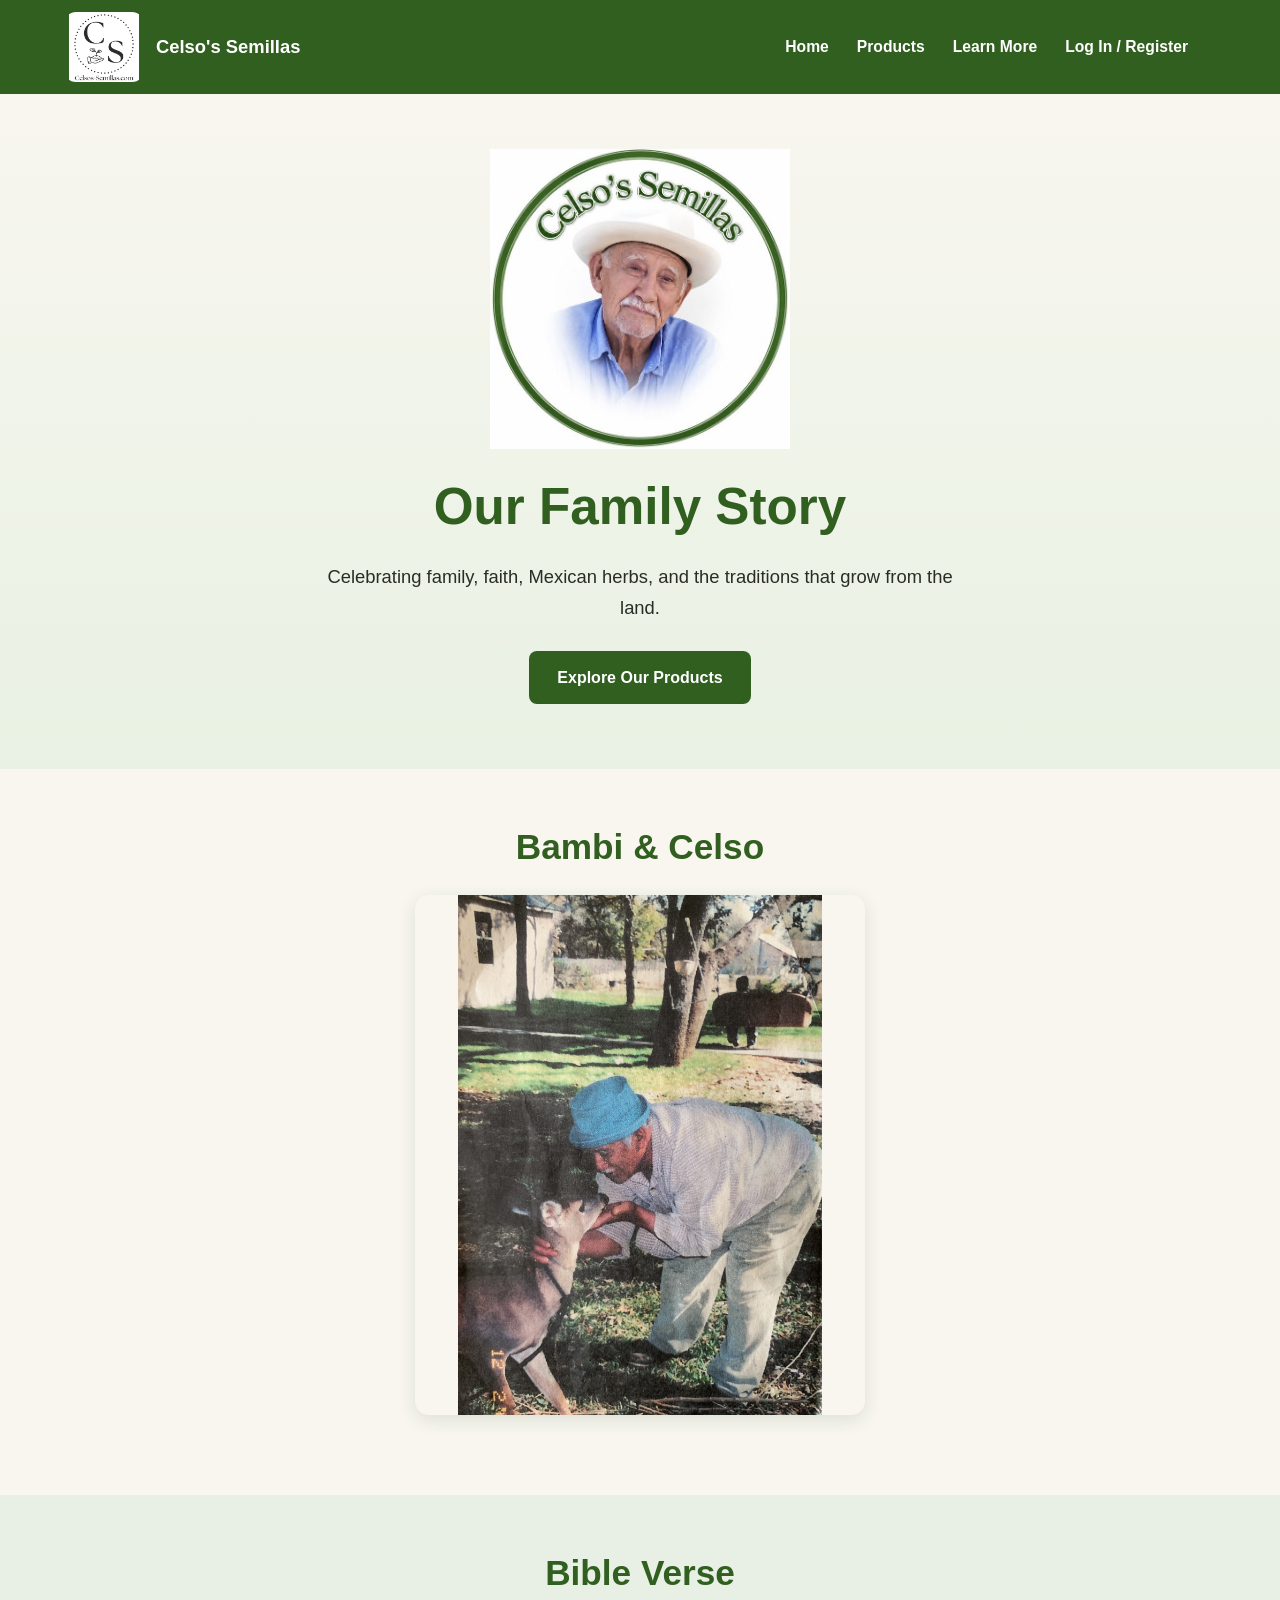
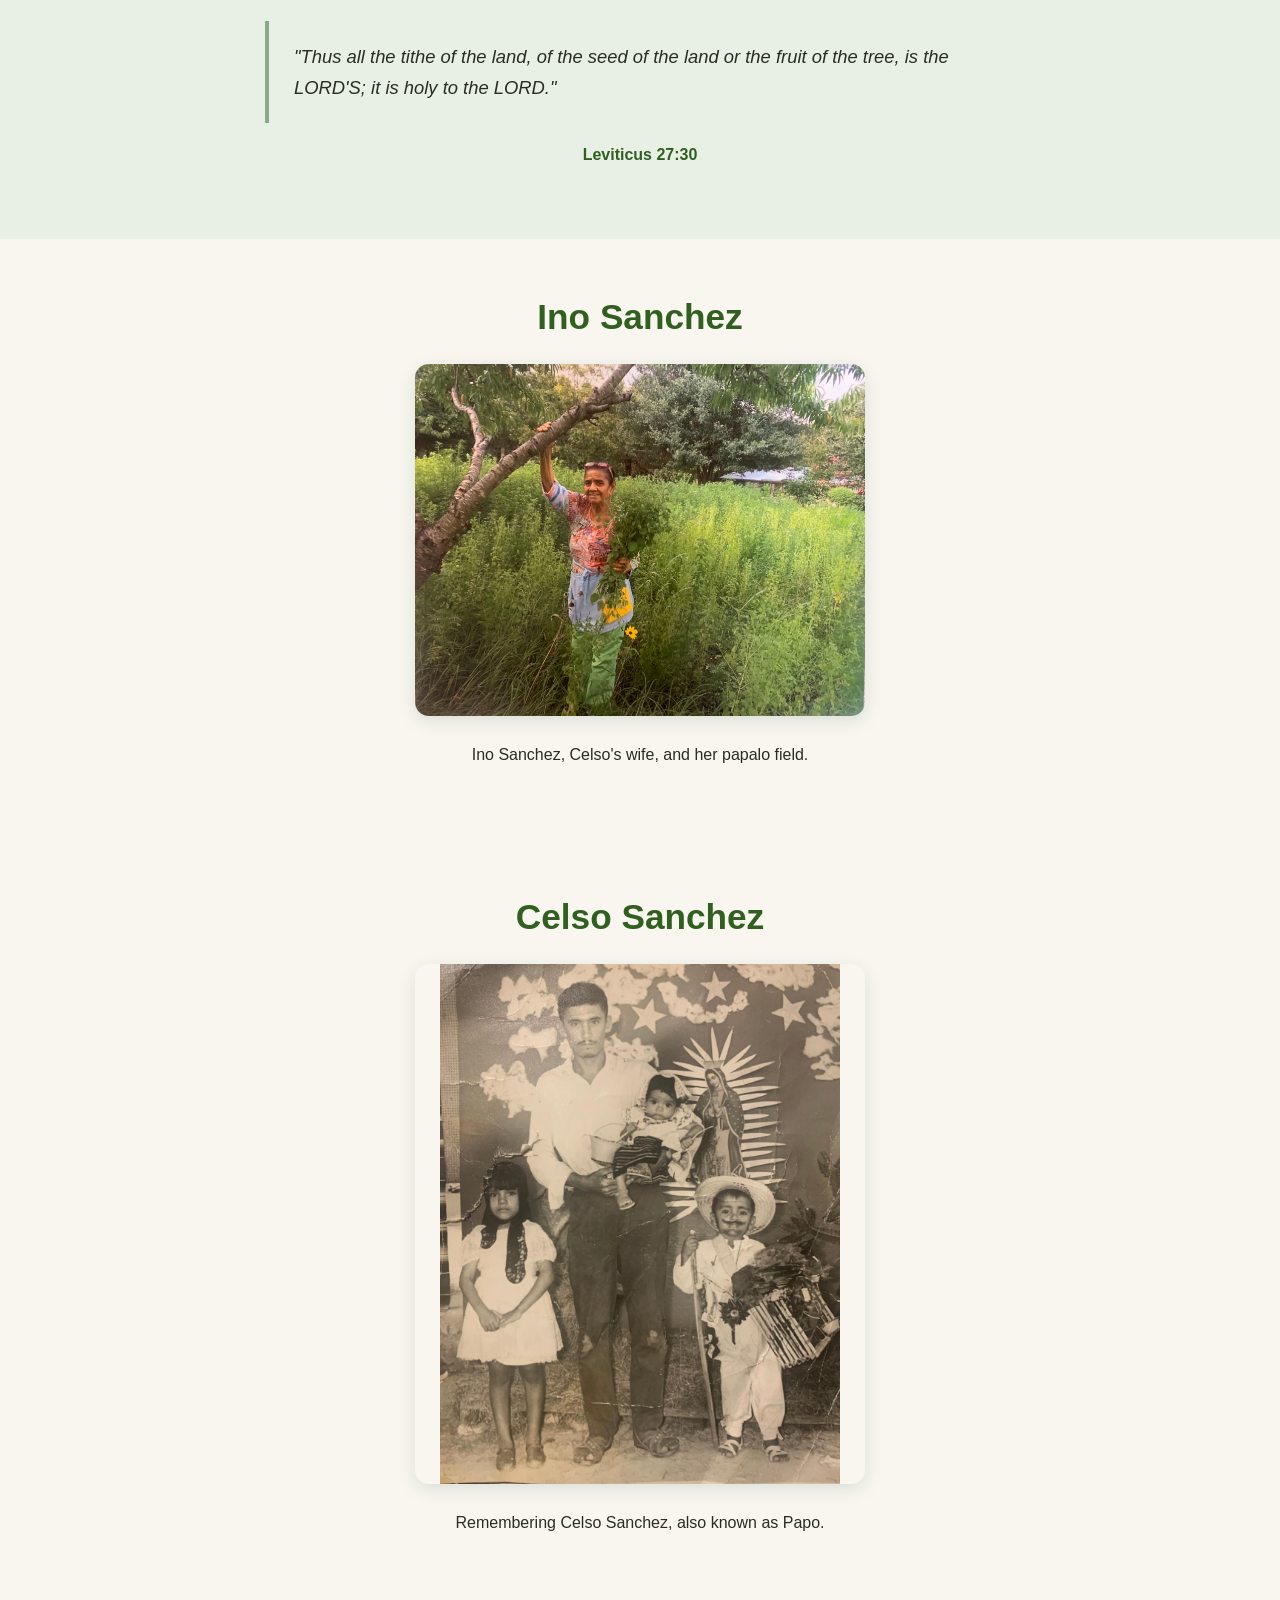
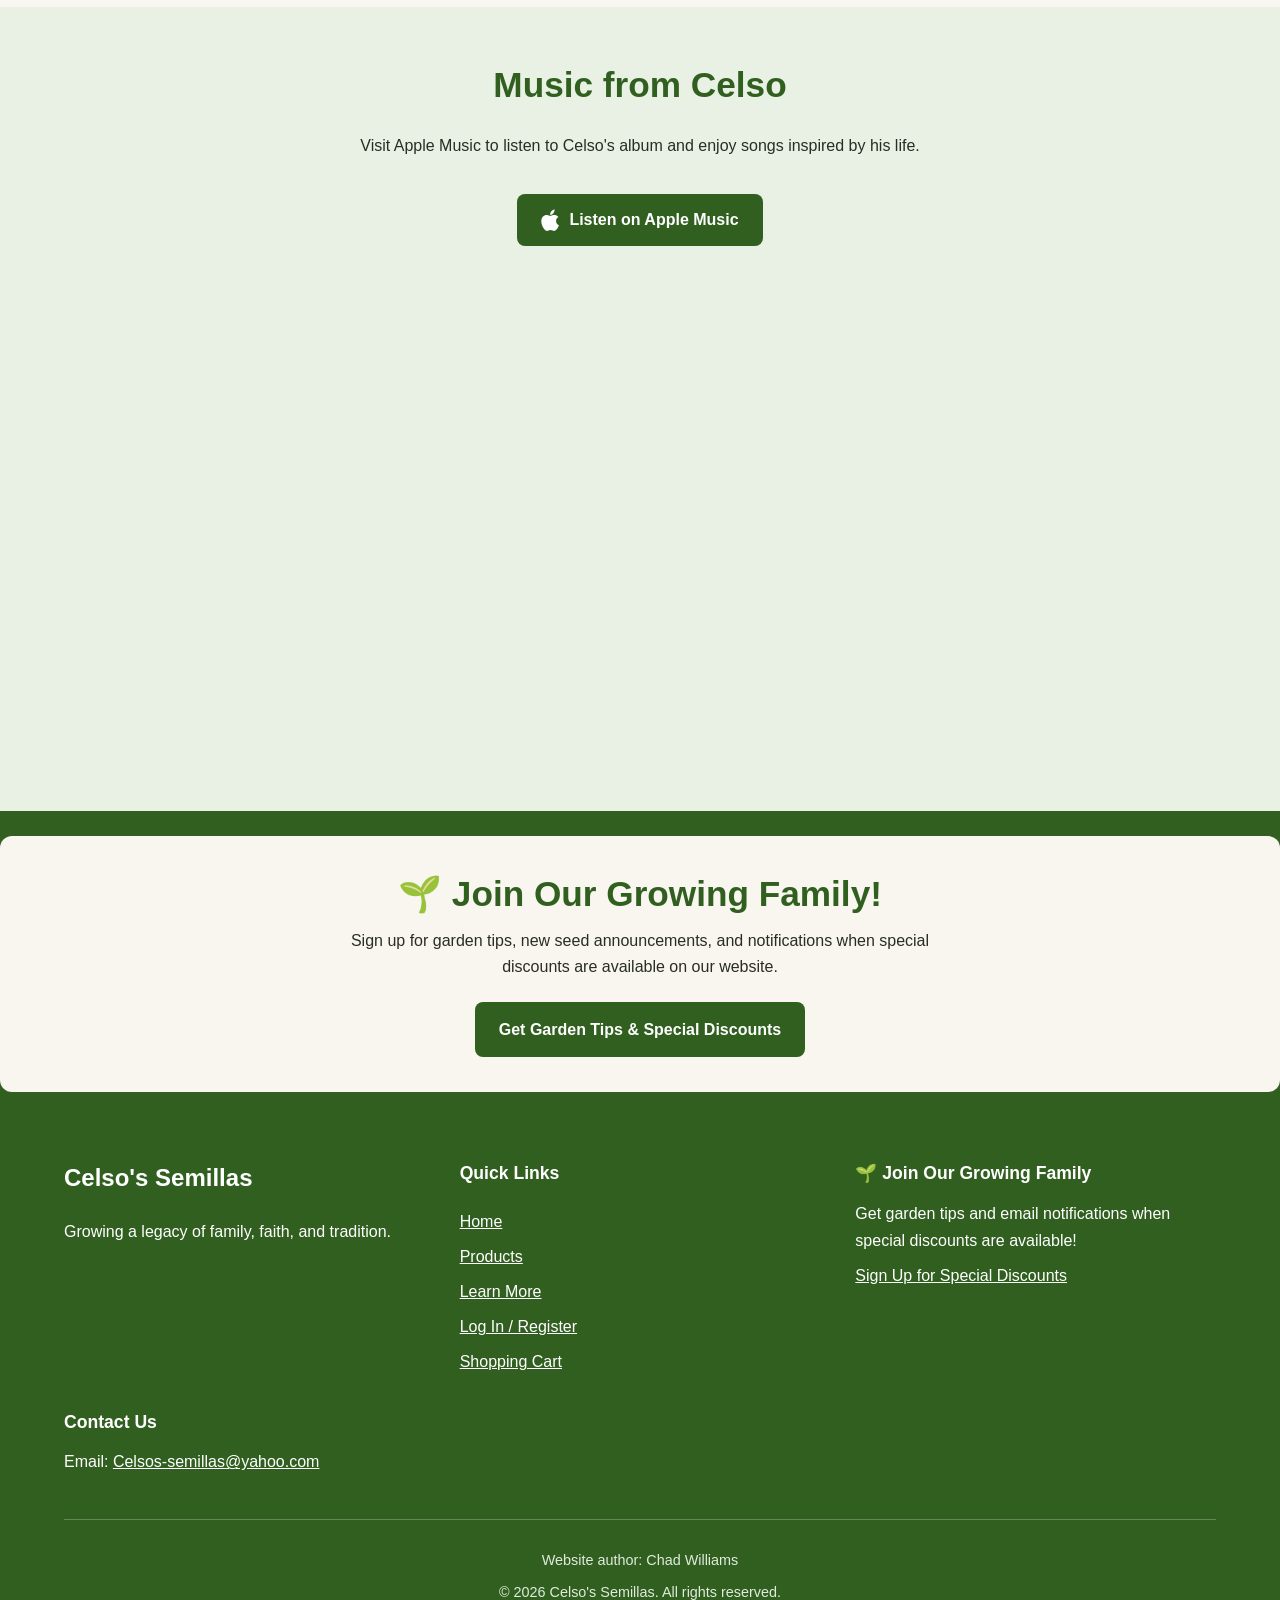
==== index.html @ 80a1f108 "Fix HTML encoding issues in index.html" ====
<!DOCTYPE html>
<html lang="en">
<head>
    <meta charset="UTF-8">
    <meta name="viewport" content="width=device-width, initial-scale=1.0">

    <title>Shop Seeds | Celso's Semillas</title>

    <meta name="description"
          content="Shop quality seeds at Celso's Semillas. Explore our seed collection and grow something wonderful.">

    <!-- Font Awesome for the shopping cart icon -->
    <link rel="stylesheet"
          href="https://cdnjs.cloudflare.com/ajax/libs/font-awesome/6.5.2/css/all.min.css">

    <link rel="icon" type="image/jpeg" href="images/main LOGO facicon logo.jpg">
    <link rel="stylesheet" href="style.css">
    <script src="https://www.paypalobjects.com/ncp/cart/cart.js" data-merchant-id="957AZ7LMPT8UA"></script>
</head>

<body>

  <header class="header1">
    <nav class="navbar" aria-label="Main navigation">

        <a href="index.html" class="brand">
            <img
                class="small_logo"
                src="A3B91089-1409-40DA-A901-B8CD8E49F6BF.jpg"
                alt="Celso's Semillas home"
            >
            <span>Celso's Semillas</span>
        </a>

        <ul class="nav-links">
            <li><a href="index.html" aria-current="page">Home</a></li>
            <li><a href="products.html">Products</a></li>
            <li><a href="learnmore.html">Learn More</a></li>
            <li><a href="login.html">Log In / Register</a></li>
            <li>
              <paypal-cart-button data-id="pp-view-cart"></paypal-cart-button>
<script>
  cartPaypal.Cart({ id: "pp-view-cart" })
</script>
                    
                </a>
            </li>
        </ul>

    </nav>

<main>

    <section class="hero">
        <img
            class="pagelogo"
            src="images/main LOGO.jpg"
            alt="Celso's Semillas main logo"
        >

        <h1>Our Family Story</h1>

        <p class="hero-text">
            Celebrating family, faith, Mexican herbs, and the traditions
            that grow from the land.
        </p>

        <a href="products.html" class="button">Explore Our Products</a>
    </section>

    <section class="family-section">
        <h2>Bambi &amp; Celso</h2>

        <img
            class="content-image"
            src="images/Papo & Bambi.jpg"
            alt="Bambi and Celso"
        >
    </section>

    <section class="faith-section">
        <h2>Bible Verse</h2>

        <blockquote>
            "Thus all the tithe of the land, of the seed of the land or
            the fruit of the tree, is the LORD'S; it is holy to the LORD."
        </blockquote>

        <p class="verse-reference">Leviticus 27:30</p>
    </section>

    <section class="family-section">
        <h2>Ino Sanchez</h2>

        <img
            class="content-image"
            src="images/mamo & paplos.jpeg"
            alt="Ino Sanchez and her papalo field"
            loading="lazy"
        >

        <p>
            Ino Sanchez, Celso's wife, and her papalo field.
        </p>
    </section>

    <section class="family-section">
        <h2>Celso Sanchez</h2>

        <img
            class="content-image"
            src="images/old photo of celso.jpg"
            alt="An old photograph of Celso Sanchez, also known as Papo"
            loading="lazy"
        >

        <p>
            Remembering Celso Sanchez, also known as Papo.
        </p>
    </section>

    <section class="music-section">
        <h2>Music from Celso</h2>

        <p>
            Visit Apple Music to listen to Celso's album and enjoy
            songs inspired by his life.
        </p>

        <a
            class="music-link"
            href="https://music.apple.com/us/artist/celso-sanchez/1757904394"
            target="_blank"
            rel="noopener noreferrer"
            aria-label="Listen to Celso Sanchez on Apple Music"
        >
            <i class="fa-brands fa-apple" aria-hidden="true"></i>
            Listen on Apple Music
        </a>

        <div class="video-container">
            <iframe
                src="https://www.youtube.com/embed/ggBVYr4v6OI?si=LUc-UecNkaVNuimf"
                title="Music video featuring Celso's music"
                loading="lazy"
                allow="accelerometer; autoplay; clipboard-write; encrypted-media; gyroscope; picture-in-picture; web-share"
                referrerpolicy="strict-origin-when-cross-origin"
                allowfullscreen
            ></iframe>
        </div>
    </section>

<section class="newsletter-signup">
    <h2>🌱 Join Our Growing Family!</h2>
    <p>
        Sign up for garden tips, new seed announcements,
        and notifications when special discounts are available
        on our website.
    </p>
    <a
        href="https://eepurl.com/UuUeJ56894"
        class="newsletter-button"
        target="_blank"
        rel="noopener noreferrer">
        Get Garden Tips & Special Discounts
    </a>
</section>


</main>


<footer class="footer">
    <div class="footer-content">

        <div class="footer-about">
            <h2>Celso's Semillas</h2>
            <p>
                Growing a legacy of family, faith, and tradition.
            </p>
        </div>

        <div class="footer-links">
            <h3>Quick Links</h3>
            <a href="index.html">Home</a>
            <a href="products.html">Products</a>
            <a href="learnmore.html">Learn More</a>
            <a href="login.html">Log In / Register</a>
            <a href="shoppingcart.html">Shopping Cart</a>
        </div>
        
<div class="footer-newsletter">
    <h3>🌱 Join Our Growing Family</h3>
    <p>Get garden tips and email notifications
       when special discounts are available!</p>
    <a href="https://eepurl.com/UuUeJ56894"
       target="_blank"
       rel="noopener noreferrer">
        Sign Up for Special Discounts
    </a>
</div>


        <div class="footer-contact">
            <h3>Contact Us</h3>
            <p>
                Email:
                <a href="mailto:Celsos-semillas@yahoo.com">
                    Celsos-semillas@yahoo.com
                </a>
            </p>
        </div>

    </div>

    <div class="footer-bottom">
        <p>Website author: Chad Williams</p>
        <p>&copy; 2026 Celso's Semillas. All rights reserved.</p>
    </div>
</footer>

<script>
(function () {
    const cartKey = "celsosSemillasCart";
    const countElement = document.getElementById("cart-count");

    if (!countElement) return;

    function updateCartCount() {
        try {
            const cart = JSON.parse(localStorage.getItem(cartKey)) || [];

            const total = cart.reduce(function (sum, item) {
                return sum + Number(item.quantity || 0);
            }, 0);

            countElement.textContent = total;
        } catch (error) {
            countElement.textContent = "0";
        }
    }

    updateCartCount();
})();
</script>

</body>
</html>
---- style.css ----
/* ========================================
   CELSO'S SEMILLAS
   Natural & Organic Website Theme
   Colors inspired by the main logo
======================================== */

/* CELSO'S SEMILLAS - BRAND COLOR PALETTE */
:root {
    --forest-green: #315F20;
    --dark-green: #456F43;
    --sage-green: #8BA888;
    --cream: #F8F6EF;
    --gold: #D9A441;
    --dark-text: #292D26;
    --white: #FFFFFF;
    --light-green: #E8F1E3;
    --border-color: #D8E5D2;
}
/* ========================================
   RESET AND BASE STYLES
======================================== */

*,
*::before,
*::after {
    box-sizing: border-box;
}

html {
    scroll-behavior: smooth;
    scroll-padding-top: 20px;
}

body {
    margin: 0;
    padding: 0;
    font-family: Arial, Helvetica, sans-serif;
    background-color: var(--white);
    color: var(--dark-text);
    line-height: 1.7;
}

img {
    display: block;
    max-width: 100%;
    height: auto;
}

a {
    transition: color 0.25s ease,
                background-color 0.25s ease;
}

a:focus-visible,
button:focus-visible {
    outline: 2px solid var(--sage-green);
    outline-offset: 4px;
}

/* ========================================
   HEADER AND NAVIGATION BAR
======================================== */

.header1 {
    width: 100%;
    background-color: var(--forest-green);
    position: relative;
    z-index: 100;
    box-shadow: 0 3px 10px rgba(0, 0, 0, 0.12);
}

.navbar {
    width: 100%;
    max-width: 1400px;
    min-height: 90px;
    margin: 0 auto;
    padding: 12px 5%;

    display: flex;
    align-items: center;
    justify-content: space-between;
    gap: 25px;
}

/* Brand and logo */

.brand {
    display: flex;
    align-items: center;
    gap: 12px;
    flex-shrink: 0;

    color: var(--white);
    text-decoration: none;
    font-size: 1.15rem;
    font-weight: bold;
}

.brand:hover {
    color: var(--sage-green);
}


.small_logo {
    width: 80px;
    height: 70px;
    object-fit: contain;
    border-radius: 12px;
    display: block;
}

/* Navigation links */

.nav-links {
    display: flex;
    align-items: center;
    justify-content: flex-end;
    flex-wrap: wrap;
    gap: 12px 28px;

    list-style: none;
    margin: 0;
    padding: 0;
}

.nav-links a {
    display: inline-flex;
    align-items: center;
    gap: 8px;

    color: var(--white);
    text-decoration: none;
    font-size: 0.98rem;
    font-weight: 600;

    padding: 10px 0;
}

.nav-links a:hover {
    color: var(--sage-green);
}

/* Shopping cart icon */

.nav-links .fa-cart-shopping {
    color: inherit;
    font-size: 1.15rem;
    position: static;
}

/* Other Font Awesome icons */

.fa-solid {
    color: inherit;
}

/* ========================================
   MAIN CONTENT
======================================== */

main {
    width: 100%;
    margin: 0 auto;
}

section {
    padding: 55px 20px;
    text-align: center;
}

h1,
h2,
h3,
h4 {
    line-height: 1.3;
    text-align: center;
}

h1 {
    color: var(--forest-green);
    font-size: clamp(2rem, 5vw, 3.2rem);
    margin: 20px 0;
}

h2 {
    color: var(--forest-green);
    font-size: clamp(1.6rem, 3vw, 2.2rem);
    margin: 0 0 25px;
}

h3 {
    color: var(--forest-green);
    font-size: 1.5rem;
}

h4 {
    color: var(--forest-green);
    font-size: 1.3rem;
}

p {
    text-align: center;
    max-width: 750px;
    margin: 15px auto;
}

/* ========================================
   HERO SECTION
======================================== */

.hero {
    background: linear-gradient(
        180deg,
        var(--cream) 0%,
        var(--light-green) 100%
    );

    padding-top: 55px;
    padding-bottom: 65px;
}

.pagelogo {
    display: block;
    width: min(300px, 85%);
    height: auto;
    margin: 0 auto 25px;
    object-fit: contain;
}

.hero-text {
    font-size: 1.15rem;
    max-width: 650px;
    margin: 0 auto 28px;
}

/* Main call-to-action button */

.button {
    display: inline-block;
    padding: 13px 28px;

    background-color: var(--forest-green);
    color: var(--white);
    text-decoration: none;
    font-weight: bold;

    border: none;
    border-radius: 8px;
    cursor: pointer;

    transition: background-color 0.25s ease,
                transform 0.25s ease;
}

.button:hover {
    background-color: var(--dark-green);
    color: var(--white);
    transform: translateY(-2px);
}

/* ========================================
   IMAGES
======================================== */

.content-image {
    display: block;
    width: min(450px, 100%);
    max-height: 520px;
    object-fit: contain;
    margin: 25px auto;
    border-radius: 14px;
    box-shadow: 0 5px 18px rgba(25, 63, 40, 0.12);
}

/* General images directly inside main,
   excluding the main page logo */

main > img:not(.pagelogo) {
    width: min(450px, 100%);
    height: auto;
    margin: 25px auto;
    border-radius: 14px;
}

/* ========================================
   FAMILY SECTION
======================================== */

.family-section {
    background-color: var(--cream);
}

/* ========================================
   FAITH SECTION
======================================== */

.faith-section {
    background-color: #E8EFE4;
}

.faith-section blockquote {
    max-width: 750px;
    margin: 0 auto;
    padding: 20px 25px;

    border-left: 4px solid var(--sage-green);
    color: var(--dark-text);

    font-size: 1.15rem;
    font-style: italic;
    text-align: left;
}

.verse-reference {
    color: var(--forest-green);
    font-weight: bold;
    margin-top: 18px;
}

/* ========================================
   MUSIC SECTION
======================================== */

.music-section {
    background-color: var(--light-green);
}

.music-link {
    display: inline-flex;
    align-items: center;
    justify-content: center;
    gap: 10px;

    margin: 20px auto 30px;
    padding: 12px 24px;

    background-color: var(--forest-green);
    color: var(--white);
    text-decoration: none;
    font-weight: bold;

    border-radius: 8px;
}

.music-link:hover {
    background-color: var(--dark-green);
    color: var(--white);
}

.music-link i {
    font-size: 1.5rem;
}

/* Responsive YouTube video */

.video-container {
    width: 100%;
    max-width: 800px;
    margin: 30px auto 0;
    aspect-ratio: 16 / 9;
}

.video-container iframe {
    display: block;
    width: 100%;
    height: 100%;
    border: 0;
    border-radius: 12px;
}

/* Support a directly embedded iframe */

.music-section iframe {
    max-width: 100%;
}

/* ========================================
   SMALL IMAGE GALLERY
======================================== */

.small-img-row {
    display: flex;
    justify-content: center;
    align-items: center;
    flex-wrap: wrap;
    gap: 15px;
}

.small-img-col {
    flex: 0 1 25%;
    cursor: pointer;
}

.small-img-col img {
    display: block;
    width: 100px;
    max-width: 100%;
    border-radius: 10px;
    margin: 0 auto;
}

/* ========================================
   FOOTER
======================================== */

.footer,
footer {
    width: 100%;
    margin: 0;
    padding: 45px 5% 20px;

    background-color: #315F20;
    color: var(--white);
}

/* Footer columns */

.footer-content {
    max-width: 1200px;
    margin: 0 auto;

    display: grid;
    grid-template-columns: repeat(3, minmax(0, 1fr));
    gap: 35px;
    align-items: start;
}

.footer h2,
.footer h3,
footer h2,
footer h3 {
    color: var(--white);
    text-align: left;
    margin-top: 0;
}

.footer h2,
footer h2 {
    font-size: 1.5rem;
}

.footer h3,
footer h3 {
    font-size: 1.1rem;
    margin-bottom: 15px;
}

/* Footer paragraphs */

.footer p,
footer p {
    max-width: none;
    text-align: left;
    margin: 8px 0;
    overflow-wrap: anywhere;
}

/* Footer links */

.footer-links {
    display: flex;
    flex-direction: column;
    align-items: flex-start;
    gap: 8px;
}

.footer-links a,
.footer-contact a,
footer a {
    color: var(--white);
    text-decoration: underline;
    overflow-wrap: anywhere;
}

.footer-links a:hover,
.footer-contact a:hover,
footer a:hover {
    color: var(--sage-green);
}

/* Footer copyright area */

.footer-bottom {
    max-width: 1200px;
    margin: 35px auto 0;
    padding-top: 20px;
    border-top: 1px solid rgba(255, 255, 255, 0.25);
}

.footer-bottom p {
    text-align: center;
    font-size: 0.9rem;
    color: #E0EBDD;
}

/* ========================================
   RESPONSIVE TABLET LAYOUT
======================================== */

@media (max-width: 900px) {
    .navbar {
        padding: 15px 4%;
        gap: 15px;
    }

    .brand {
        font-size: 1rem;
    }

    .small_logo {
        width: 55px;
        height: 55px;
    }

    .nav-links {
        gap: 8px 16px;
    }

    .nav-links a {
        font-size: 0.9rem;
    }

    .footer-content {
        gap: 22px;
    }
}

/* ========================================
   RESPONSIVE MOBILE LAYOUT
======================================== */

@media (max-width: 650px) {
    .navbar {
        flex-direction: column;
        justify-content: center;
        gap: 12px;
        padding: 15px;
    }

    .brand {
        justify-content: center;
    }

    .small_logo {
        width: 50px;
        height: 50px;
    }

    .nav-links {
        width: 100%;
        justify-content: center;
        gap: 5px 18px;
    }

    .nav-links a {
        padding: 8px 2px;
        font-size: 0.9rem;
    }

    section {
        padding: 40px 18px;
    }

    .hero {
        padding-top: 35px;
        padding-bottom: 45px;
    }

    .pagelogo {
        width: min(250px, 85%);
    }

    .hero-text {
        font-size: 1rem;
    }

    .content-image {
        width: min(100%, 380px);
    }

    .faith-section blockquote {
        padding: 15px;
        font-size: 1rem;
    }

    .footer,
    footer {
        padding: 35px 22px 18px;
    }

    .footer-content {
        grid-template-columns: 1fr;
        gap: 25px;
    }

    .footer h2,
    .footer h3,
    footer h2,
    footer h3 {
        text-align: center;
    }

    .footer-about p,
    .footer-contact p {
        text-align: center;
    }

    .footer-links {
        align-items: center;
    }

    .footer-bottom {
        margin-top: 25px;
    }
}

/* ========================================
   SMALL MOBILE PHONES
======================================== */

@media (max-width: 380px) {
    .nav-links {
        gap: 4px 12px;
    }

    .nav-links a {
        font-size: 0.82rem;
    }

    .button {
        padding: 12px 18px;
    }
}

/* ========================================
   REDUCED MOTION ACCESSIBILITY
======================================== */

@media (prefers-reduced-motion: reduce) {
    html {
        scroll-behavior: auto;
    }

    *,
    *::before,
    *::after {
        transition-duration: 0.01ms !important;
        animation-duration: 0.01ms !important;
    }
}

/* ========================================
   PRODUCTS PAGE — PRODUCT PHOTOS ONLY
   Navbar styles remain unchanged.
======================================== */

/* Arrange products in a responsive grid */
.products-section {
    max-width: 1400px;
    margin: 0 auto;
    padding: 45px 5%;
}

.product-grid {
    display: grid;
    grid-template-columns: repeat(3, minmax(0, 1fr));
    gap: 28px;
    align-items: stretch;
}

/* Product card */
.product-card {
    min-width: 0;
    overflow: hidden;
    display: flex;
    flex-direction: column;
    background-color: var(--white);
    border: 1px solid var(--border-color);
    border-radius: 12px;
    box-shadow: 0 4px 14px rgba(36, 71, 25, 0.08);
}

/* Same-sized photo area for every product */
.product-image {
    width: 100%;
    height: 250px;
    flex-shrink: 0;
    overflow: hidden;
    display: flex;
    align-items: center;
    justify-content: center;
    background-color: var(--cream);
}

/* Keep each photo proportional */
.product-image img {
    display: block;
    width: 100%;
    height: 100%;
    max-width: 100%;
    object-fit: contain;
    object-position: center;
    margin: 0;
    border-radius: 0;
    box-shadow: none;
}

/* Missing-photo placeholder */
.product-image .image-placeholder:not([hidden]) {
    display: flex;
    width: 100%;
    height: 100%;
    flex-direction: column;
    align-items: center;
    justify-content: center;
    gap: 10px;
    padding: 15px;
    box-sizing: border-box;
    color: var(--forest-green);
    text-align: center;
}

.product-image .image-placeholder i {
    font-size: 36px;
}

.product-image .image-placeholder span {
    font-weight: bold;
}

/* Product details */
.product-info {
    display: flex;
    flex: 1;
    flex-direction: column;
    align-items: center;
    padding: 20px;
}

.product-info h3 {
    margin: 0 0 12px;
    font-size: 1.25rem;
}

.product-description {
    flex: 1;
    margin: 0 0 15px;
    font-size: 0.95rem;
}

.product-price {
    margin: 0 0 18px;
    color: var(--forest-green);
    font-size: 1.2rem;
    font-weight: bold;
}

.product-actions {
    display: flex;
    flex-wrap: wrap;
    justify-content: center;
    gap: 10px;
    width: 100%;
}

.product-actions .button {
    text-align: center;
}

/* Tablets */
@media (max-width: 900px) {
    .product-grid {
        grid-template-columns: repeat(2, minmax(0, 1fr));
        gap: 20px;
    }
}

/* Phones */
@media (max-width: 580px) {
    .products-section {
        padding: 30px 16px;
    }

    .product-grid {
        grid-template-columns: 1fr;
        gap: 22px;
    }

    .product-image {
        height: 240px;
    }
}

.cart-count {
    display: inline-flex;
    align-items: center;
    justify-content: center;
    min-width: 20px;
    height: 20px;
    margin-left: 5px;
    padding: 0 5px;
    border-radius: 50%;
    background-color: #D9A441;
    color: #292D26;
    font-size: 12px;
    font-weight: bold;
}

/* ===== Shopping Cart Layout ===== */

.cart-container {
    width: min(100% - 32px, 1000px);
    margin: 30px auto 50px;
}

main > h2 {
    text-align: center;
    margin: 35px 16px 20px;
    font-size: clamp(1.6rem, 4vw, 2.2rem);
    line-height: 1.3;
}

#cart-items {
    display: flex;
    flex-direction: column;
    gap: 16px;
}

/* Individual seed item */
.cart-item {
    display: grid;
    grid-template-columns: minmax(180px, 1fr) auto auto auto auto;
    align-items: center;
    gap: 22px;
    padding: 22px 24px;
    background: #ffffff;
    border: 1px solid #e2e8df;
    border-radius: 12px;
    box-shadow: 0 3px 10px rgba(0, 0, 0, 0.05);
}

/* Seed name */
.cart-item .item-name {
    min-width: 0;
    font-size: 1.1rem;
    font-weight: 700;
    line-height: 1.4;
    color: #284b2b;
    overflow-wrap: anywhere;
}

/* Price per seed */
.cart-item .item-price {
    font-size: 0.9rem;
    color: #626b62;
    white-space: nowrap;
}

/* Quantity buttons */
.cart-item .quantity-controls {
    display: flex;
    align-items: center;
    justify-content: center;
    gap: 12px;
}

.cart-item .quantity-controls button {
    width: 34px;
    height: 34px;
    display: inline-flex;
    align-items: center;
    justify-content: center;
    border: 1px solid #cbd8c7;
    border-radius: 7px;
    background: #f5f8f3;
    color: #284b2b;
    font-size: 1.2rem;
    cursor: pointer;
    transition: background 0.2s ease;
}

.cart-item .quantity-controls button:hover {
    background: #e3eddf;
}

.cart-item .quantity-number {
    min-width: 20px;
    text-align: center;
    font-weight: 600;
    font-size: 1rem;
}

/* Total for each item */
.cart-item .item-subtotal {
    min-width: 75px;
    text-align: right;
    font-size: 1.05rem;
    font-weight: 700;
    color: #284b2b;
    white-space: nowrap;
}

/* Remove button */
.cart-item .remove-button {
    padding: 8px 11px;
    border: 1px solid #e5c6c6;
    border-radius: 7px;
    background: #fff;
    color: #a33232;
    font-size: 0.85rem;
    cursor: pointer;
    transition: background 0.2s ease;
}

.cart-item .remove-button:hover {
    background: #fff0f0;
}

/* Cart subtotal and total */
.cart-summary {
    margin-top: 26px;
    padding: 24px;
    background: #f7f9f5;
    border: 1px solid #e2e8df;
    border-radius: 12px;
}

.cart-summary .summary-row {
    display: flex;
    align-items: center;
    justify-content: space-between;
    gap: 16px;
    padding: 10px 0;
}

.cart-summary .grand-total {
    margin-top: 8px;
    padding-top: 18px;
    border-top: 1px solid #d6dfd1;
    font-size: 1.2rem;
    font-weight: 700;
}

.cart-summary .note {
    margin: 16px 0;
    color: #626b62;
    font-size: 0.85rem;
    line-height: 1.6;
}

.cart-actions {
    display: flex;
    flex-wrap: wrap;
    gap: 12px;
    margin-top: 20px;
}

/* Empty cart message */
.empty-message {
    padding: 42px 20px;
    text-align: center;
    background: #f7f9f5;
    border: 1px solid #e2e8df;
    border-radius: 12px;
}

.empty-message h3 {
    margin-top: 0;
    color: #284b2b;
    font-size: 1.35rem;
}

.empty-message p {
    color: #626b62;
    line-height: 1.6;
}

.empty-message a {
    display: inline-block;
    margin-top: 10px;
    color: #284b2b;
    font-weight: 600;
}

/* Mobile layout */
@media (max-width: 760px) {
    .cart-item {
        grid-template-columns: minmax(0, 1fr) auto;
        gap: 12px 16px;
        padding: 18px;
    }

    .cart-item .item-name {
        grid-column: 1;
        font-size: 1.05rem;
    }

    .cart-item .item-price {
        grid-column: 1;
        grid-row: 2;
    }

    .cart-item .quantity-controls {
        grid-column: 1;
        grid-row: 3;
        justify-content: flex-start;
    }

    .cart-item .item-subtotal {
        grid-column: 2;
        grid-row: 1;
        align-self: center;
        font-size: 1rem;
    }

    .cart-item .remove-button {
        grid-column: 2;
        grid-row: 3;
        justify-self: end;
    }

    .cart-summary {
        padding: 18px;
    }

    .cart-actions {
        flex-direction: column;
    }

    .cart-actions .button {
        width: 100%;
        box-sizing: border-box;
        text-align: center;
    }
}

@media (max-width: 380px) {
    .cart-container {
        width: calc(100% - 20px);
    }

    .cart-item {
        padding: 14px;
        gap: 12px;
    }

    .cart-item .quantity-controls {
        gap: 8px;
    }
}

/* ===== Product Photos in Shopping Cart ===== */

.cart-item {
    grid-template-columns: 76px minmax(150px, 1fr) auto auto auto auto;
}

.cart-item-image {
    display: block;
    width: 76px;
    height: 84px;
    object-fit: contain;
    object-position: center;
    padding: 4px;
    background: var(--cream);
    border: 1px solid var(--border-color);
    border-radius: 8px;
}

.cart-item .item-name {
    text-align: left;
}

/* Mobile cart with product photos */
@media (max-width: 760px) {
    .cart-item {
        grid-template-columns: 64px minmax(0, 1fr);
        align-items: start;
        gap: 10px 14px;
    }

    .cart-item-image {
        grid-column: 1;
        grid-row: 1 / span 5;
        width: 64px;
        height: 76px;
    }

    .cart-item .item-name {
        grid-column: 2;
        grid-row: 1;
    }

    .cart-item .item-price {
        grid-column: 2;
        grid-row: 2;
    }

    .cart-item .quantity-controls {
        grid-column: 2;
        grid-row: 3;
        justify-content: flex-start;
    }

    .cart-item .item-subtotal {
        grid-column: 2;
        grid-row: 4;
        text-align: left;
    }

    .cart-item .remove-button {
        grid-column: 2;
        grid-row: 5;
        justify-self: start;
    }
}


.newsletter-signup {
    background-color: #F8F6EF;
    color: #292D26;
    text-align: center;
    padding: 35px 20px;
    margin: 25px auto;
    border-radius: 12px;
}

.newsletter-signup h2 {
    color: #315F20;
    margin-bottom: 12px;
}

.newsletter-signup p {
    max-width: 650px;
    margin: 0 auto 22px;
    line-height: 1.6;
}

.newsletter-button {
    display: inline-block;
    background-color: #315F20;
    color: #FFFFFF !important;
    padding: 14px 24px;
    border-radius: 8px;
    text-decoration: none;
    font-weight: bold;
}

.newsletter-button:hover {
    background-color: #244719;
}
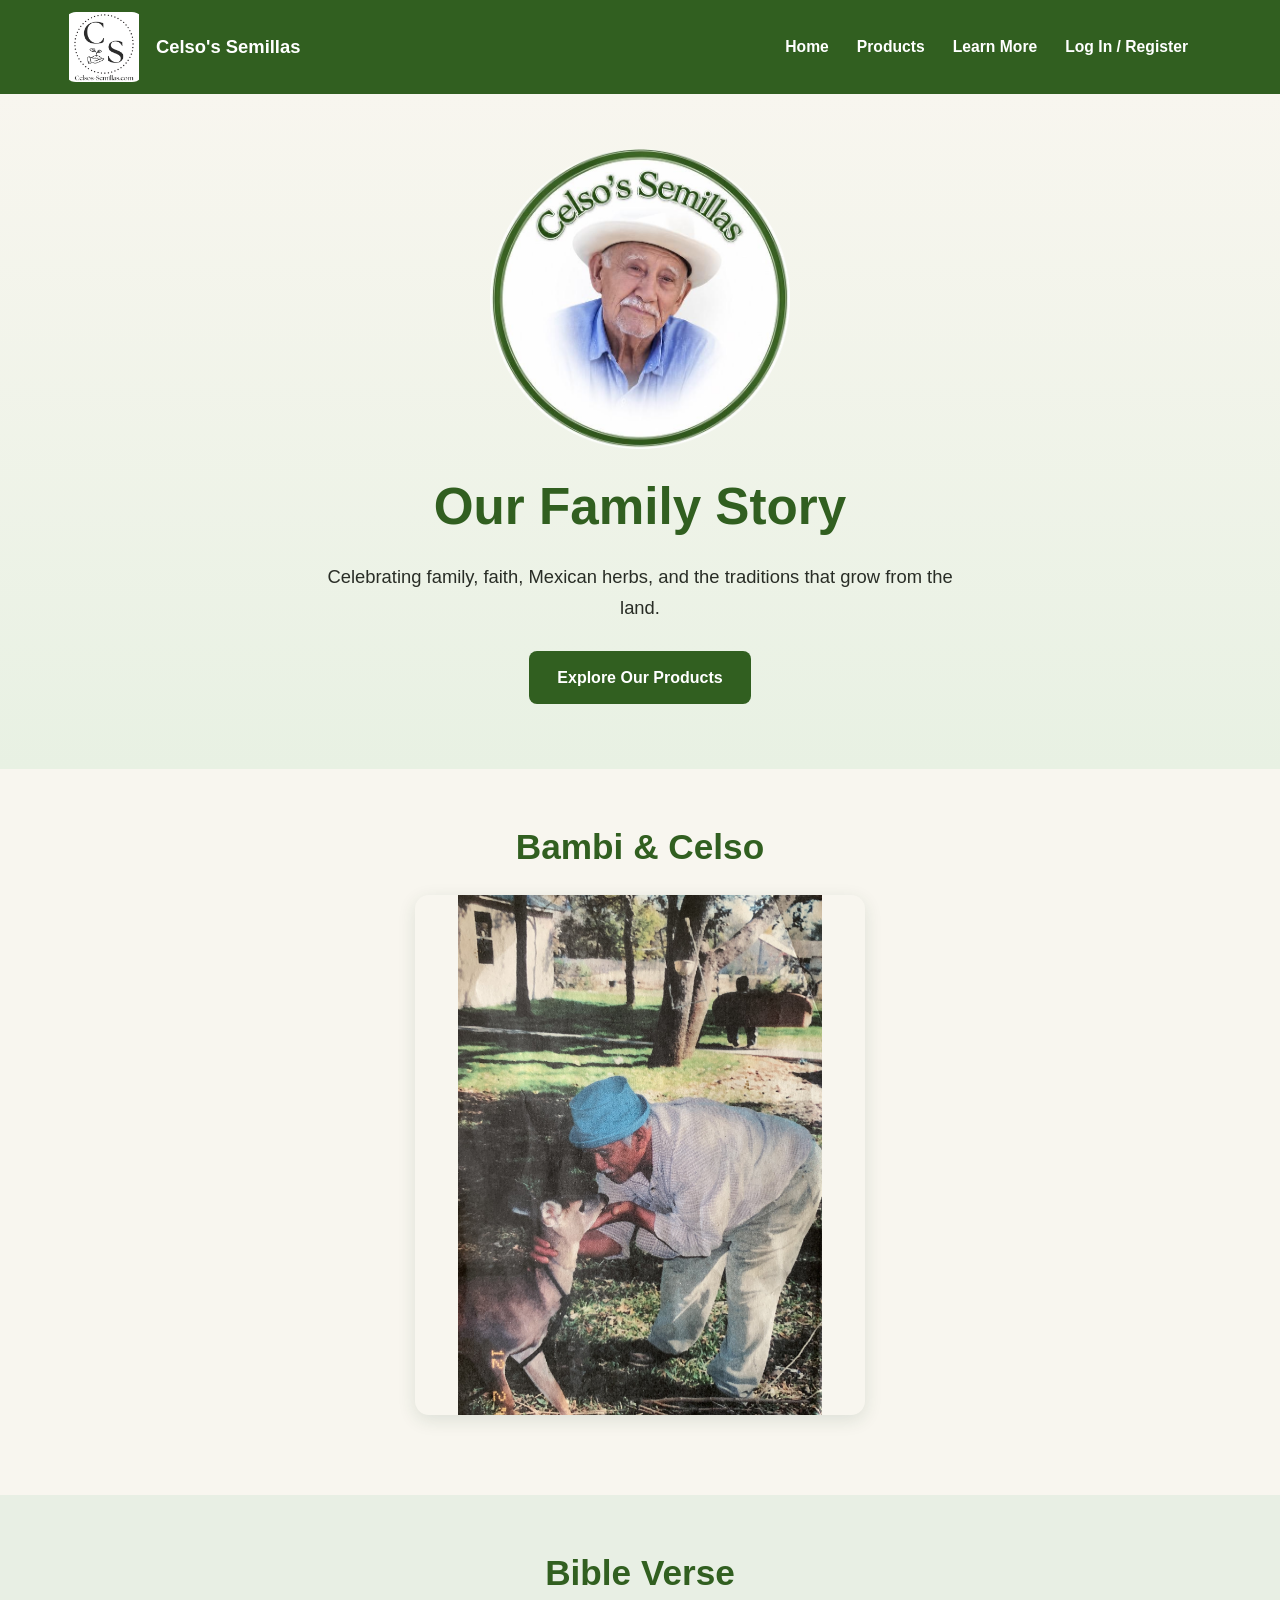
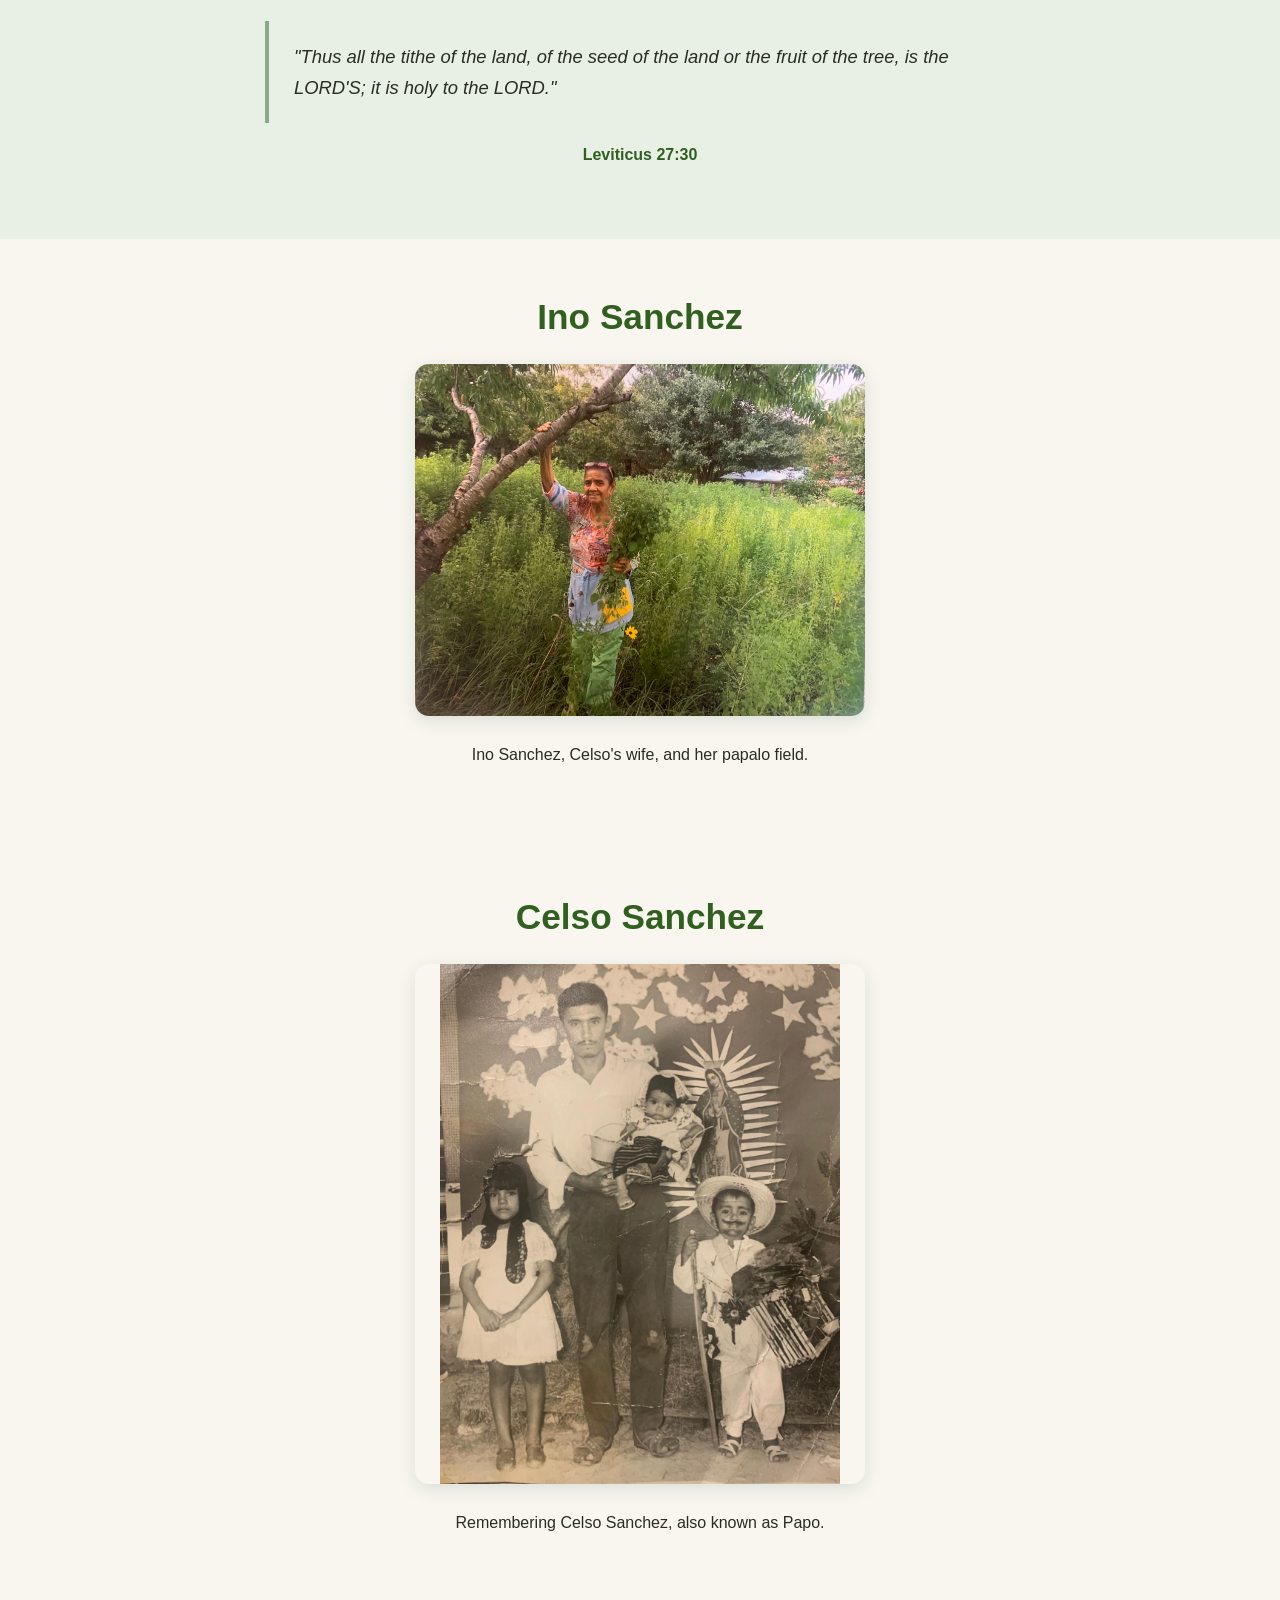
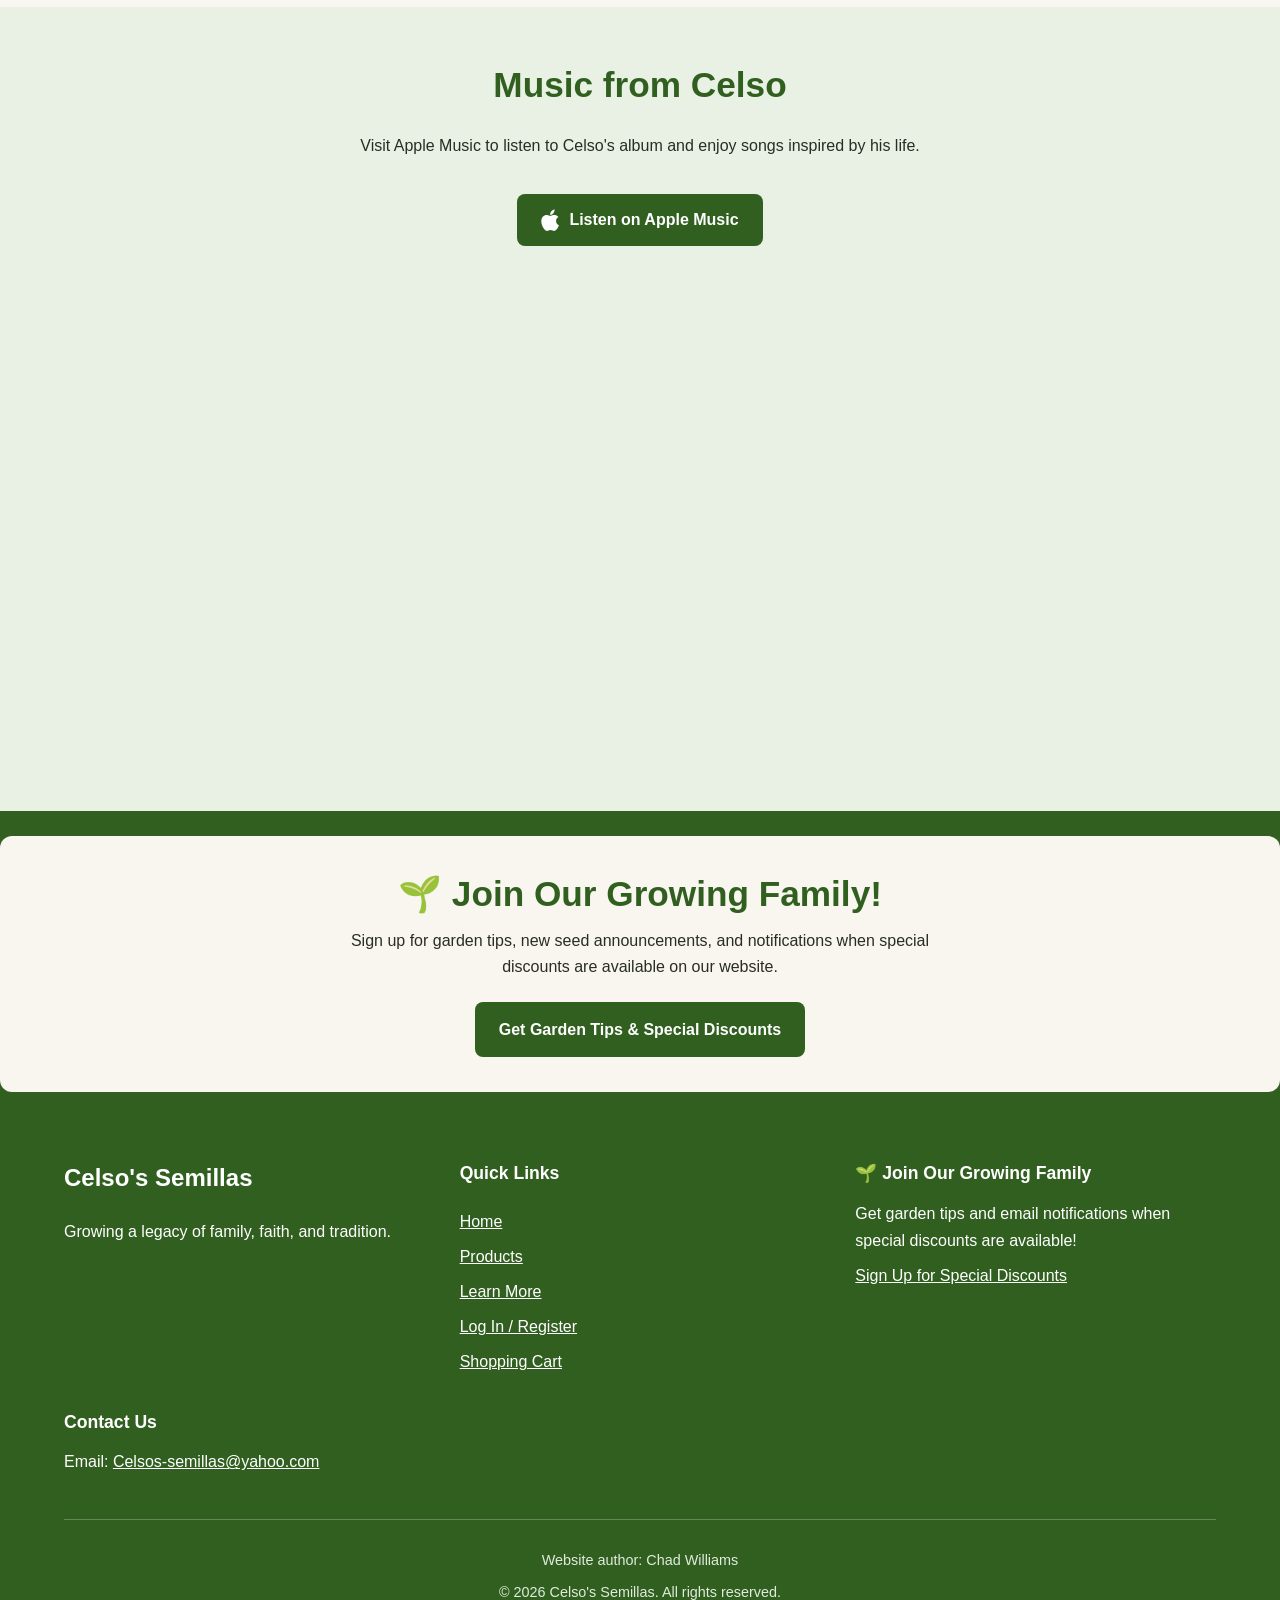
==== commit 38bd7eea: "Fix HTML encoding issues in index.html" ====
--- a/index.html
+++ b/index.html
@@ -54,7 +54,7 @@
     <section class="hero">
         <img
             class="pagelogo"
-            src="images/main LOGO.jpg"
+            src="main logo-crop.png"
             alt="Celso's Semillas main logo"
         >
 
--- a/style.css
+++ b/style.css
@@ -1151,3 +1151,46 @@
     background-color: #244719;
 }
 
+
+/* Keep PayPal purchase area wide enough for its button */
+.product-actions {
+    display: flex;
+    flex-direction: column;
+    align-items: stretch;
+    width: 100%;
+    min-width: 0;
+}
+
+.paypal-add-button {
+    display: block;
+    width: 100%;
+    min-width: 0;
+    margin: 10px 0;
+}
+
+/* Keep the eBay option separate below PayPal */
+.ebay-section {
+    display: flex;
+    flex-direction: column;
+    align-items: center;
+    width: 100%;
+    box-sizing: border-box;
+    margin-top: 16px;
+    padding-top: 12px;
+    border-top: 1px solid #D9E2D4;
+}
+
+.ebay-label {
+    width: 100%;
+    margin: 0 0 10px;
+    text-align: center;
+    white-space: normal;
+    overflow-wrap: normal;
+}
+
+.ebay-section .ebay-button {
+    display: block;
+    width: 100%;
+    box-sizing: border-box;
+    text-align: center;
+}
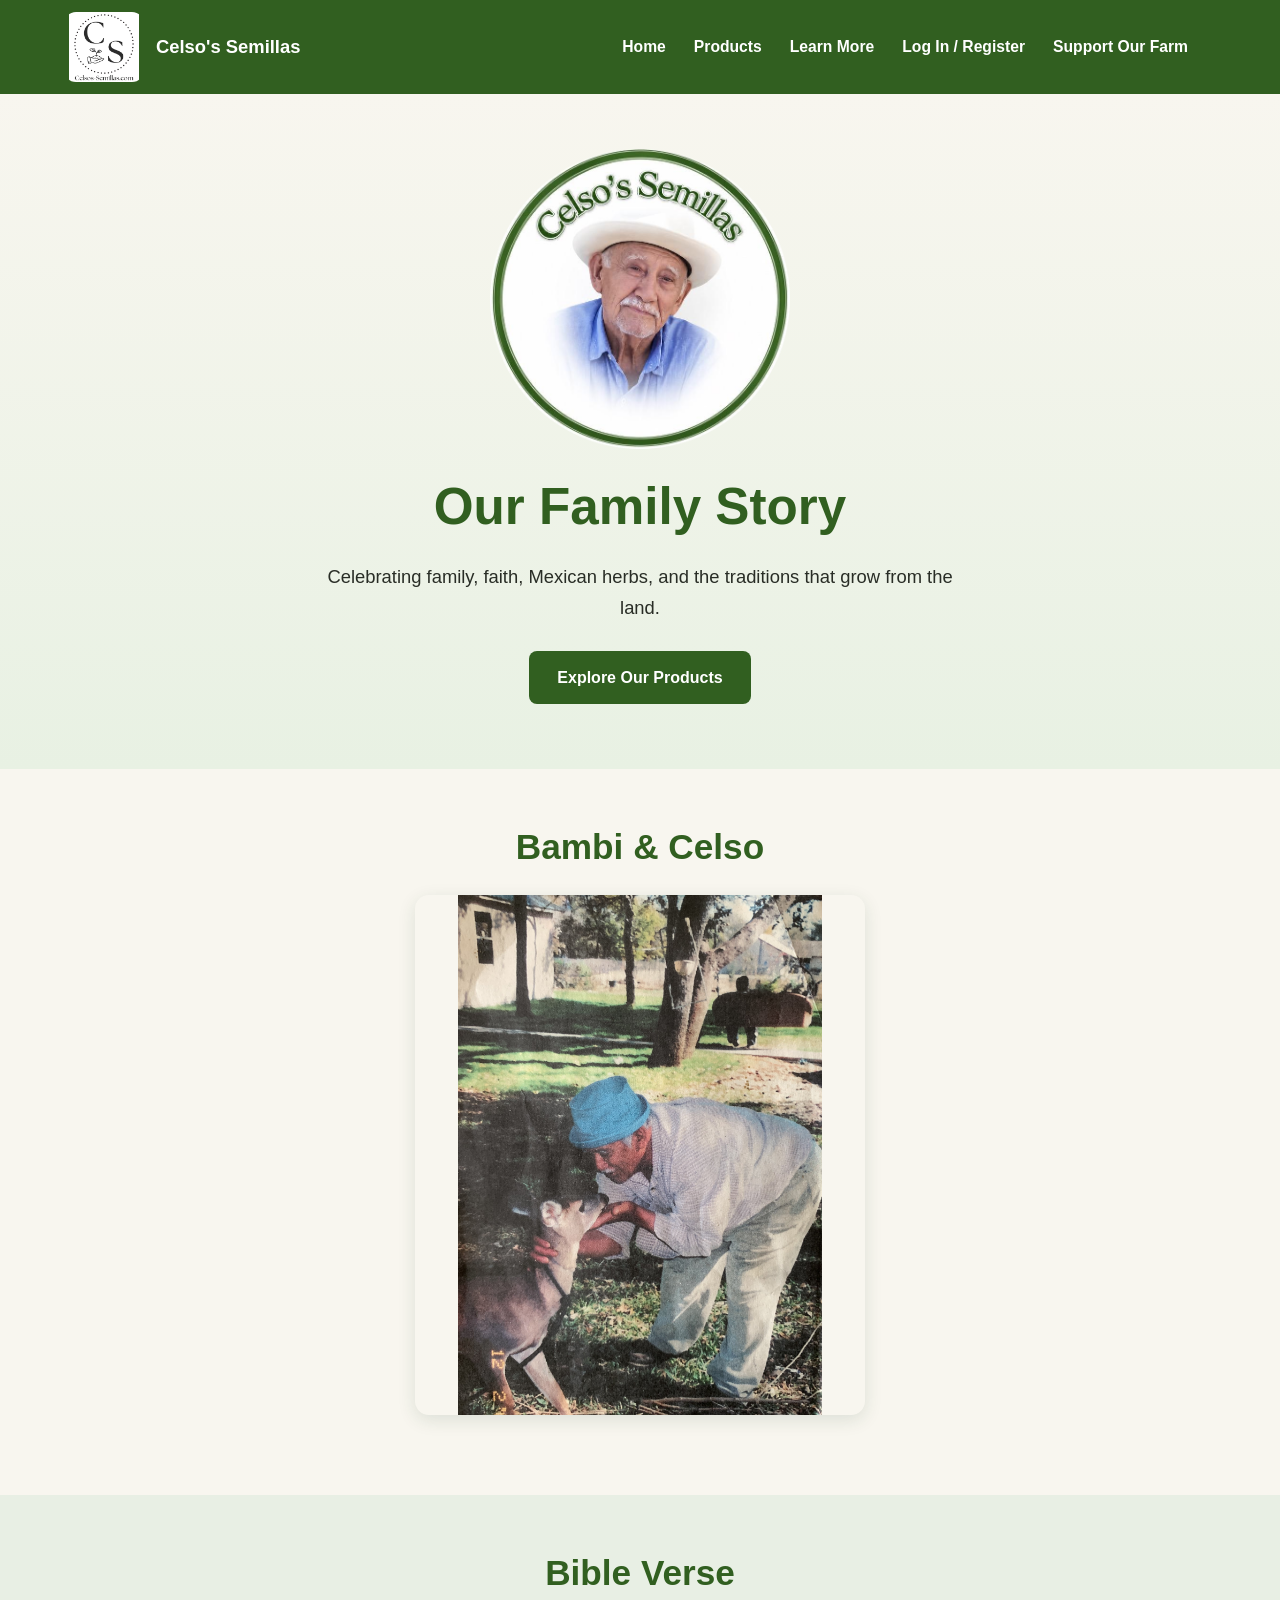
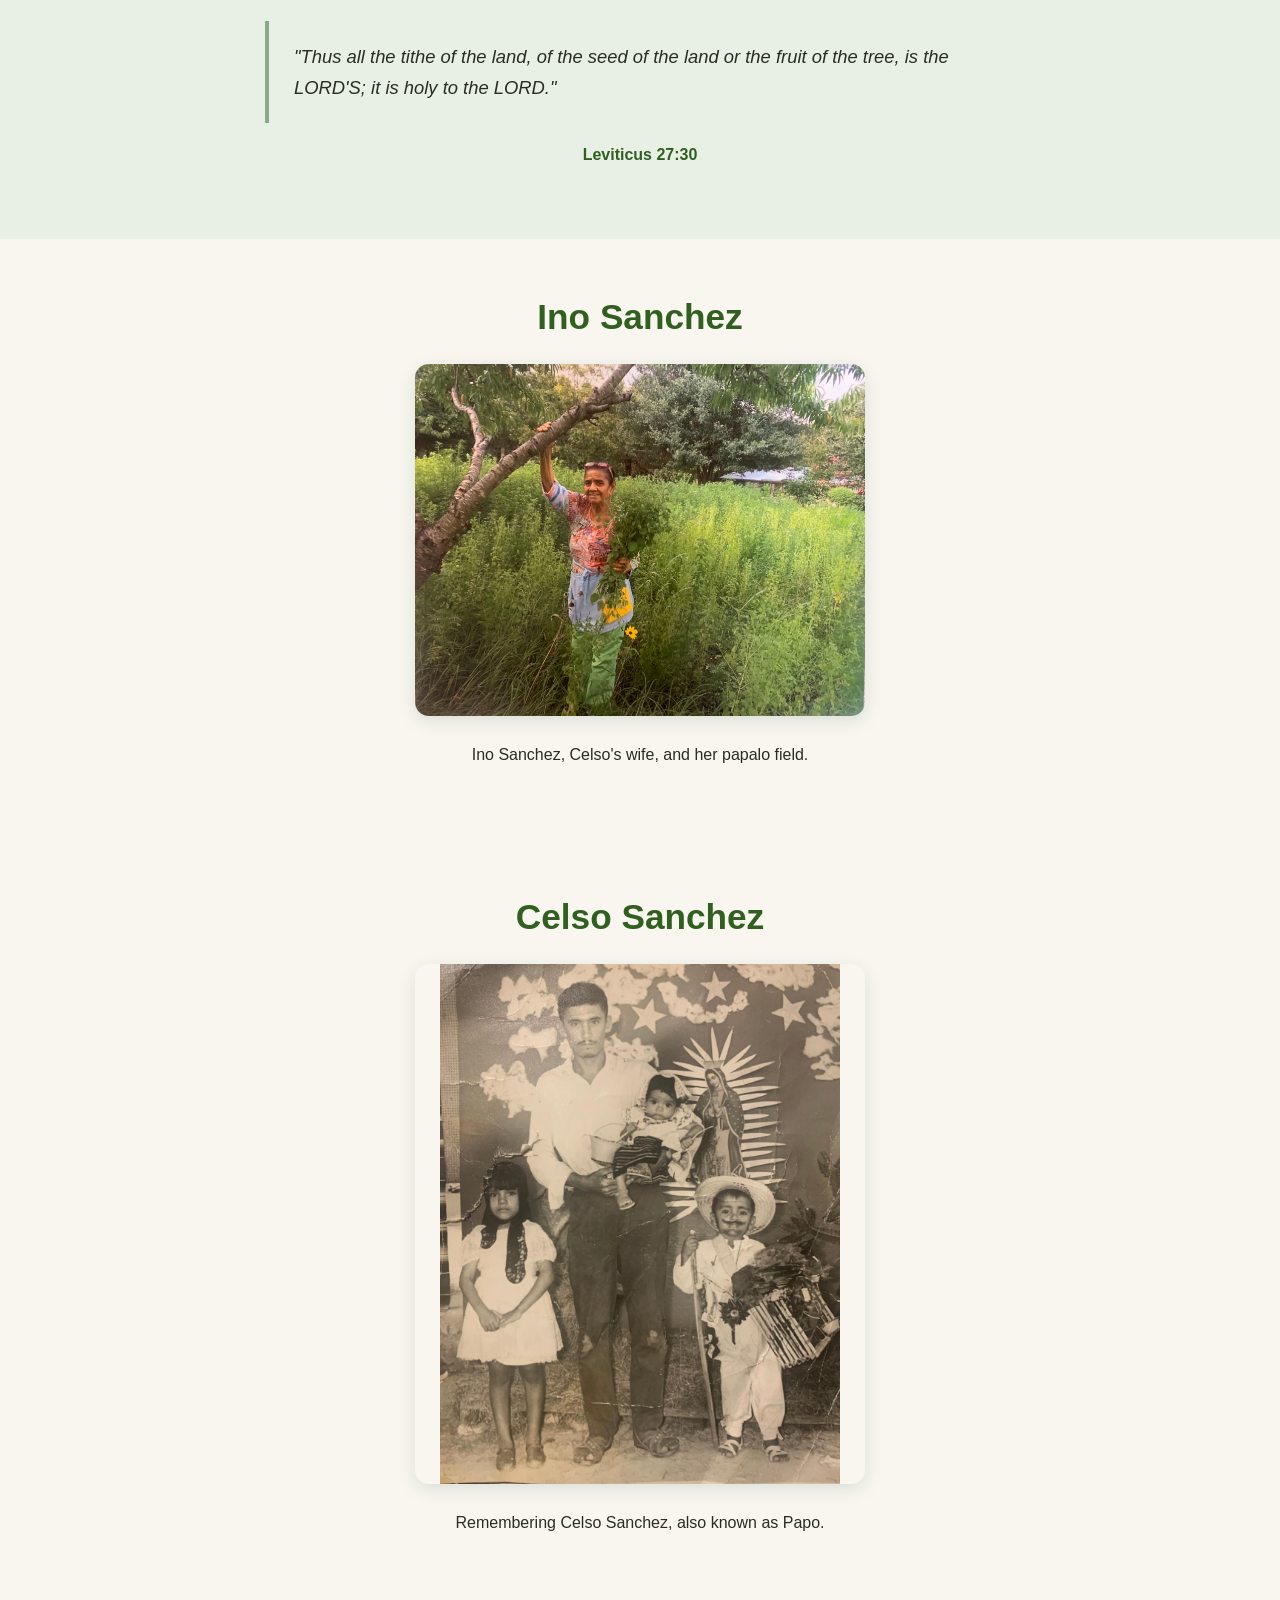
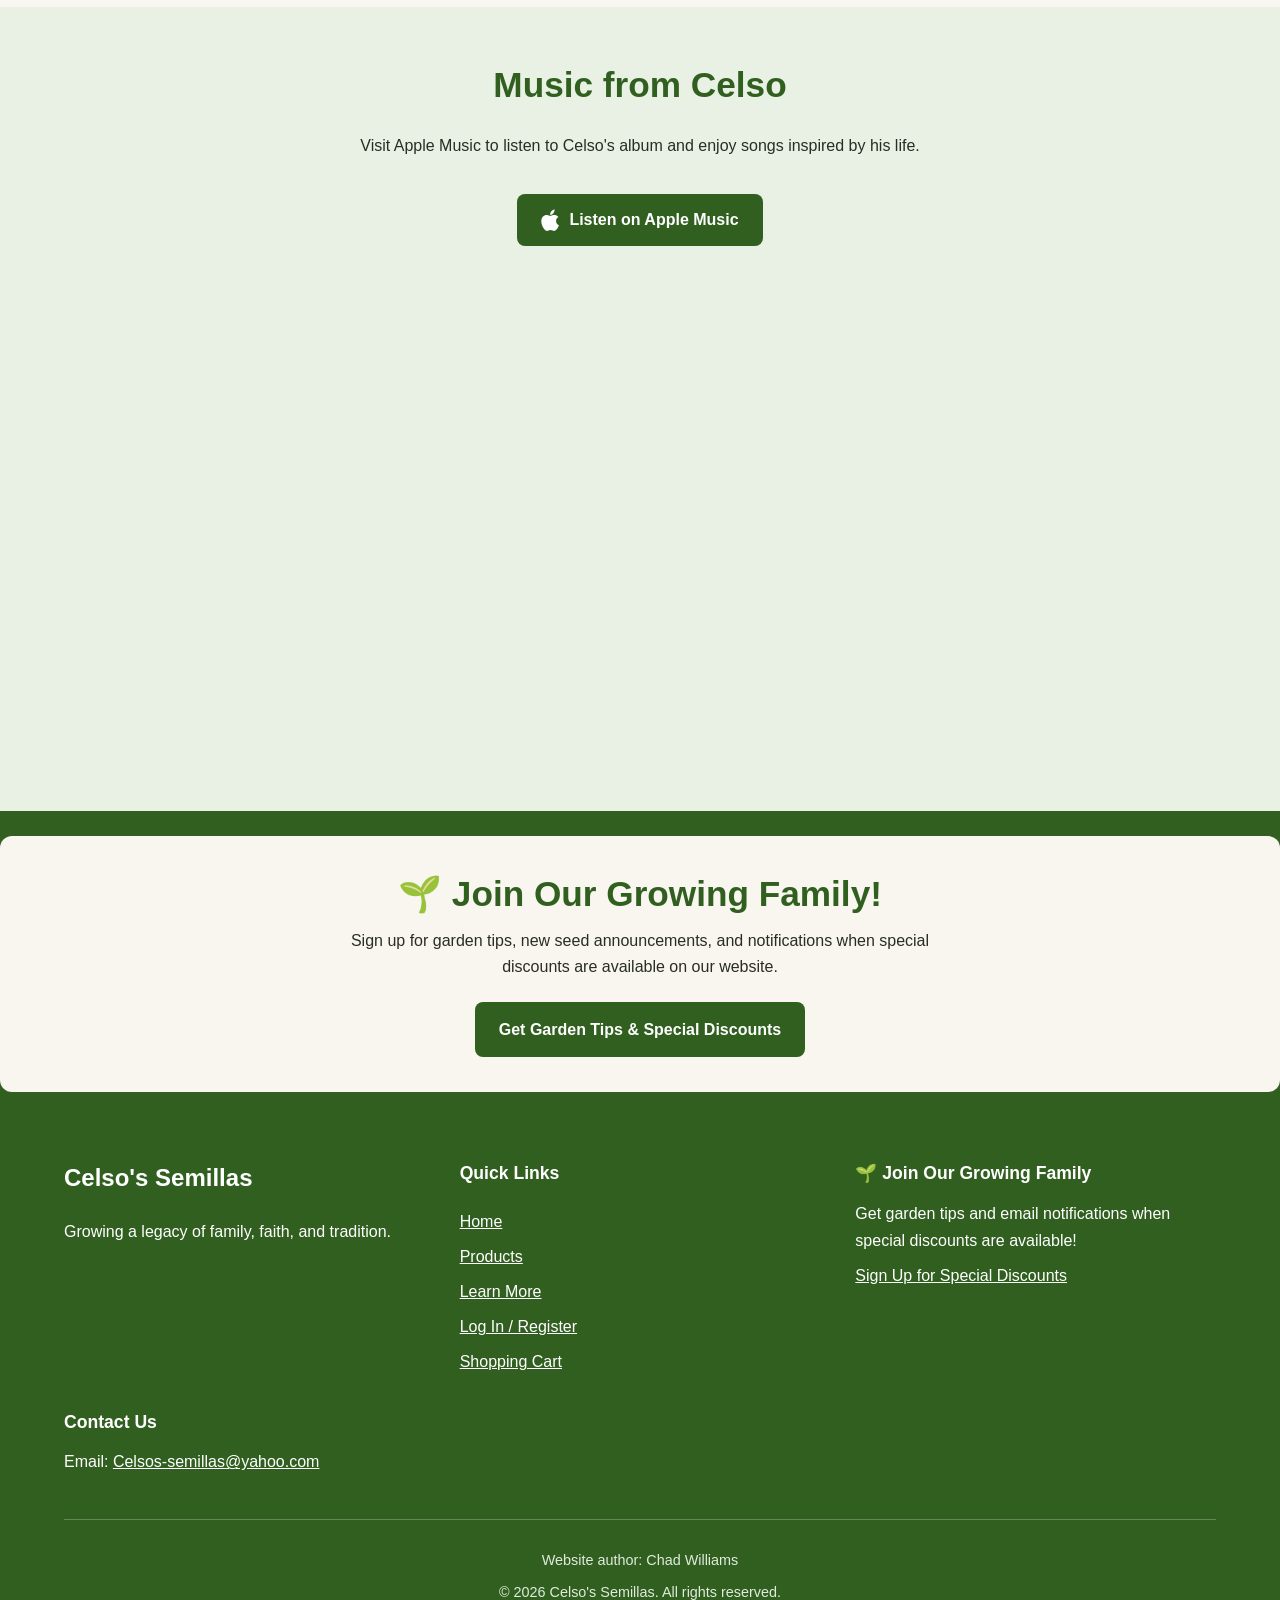
==== commit d4938a86: "Add support farm link to navigation" ====
--- a/index.html
+++ b/index.html
@@ -37,6 +37,7 @@
             <li><a href="products.html">Products</a></li>
             <li><a href="learnmore.html">Learn More</a></li>
             <li><a href="login.html">Log In / Register</a></li>
+            <li><a href="support-farm.html">Support Our Farm</a></li>
             <li>
               <paypal-cart-button data-id="pp-view-cart"></paypal-cart-button>
 <script>
@@ -48,6 +49,7 @@
         </ul>
 
     </nav>
+
 
 <main>
 
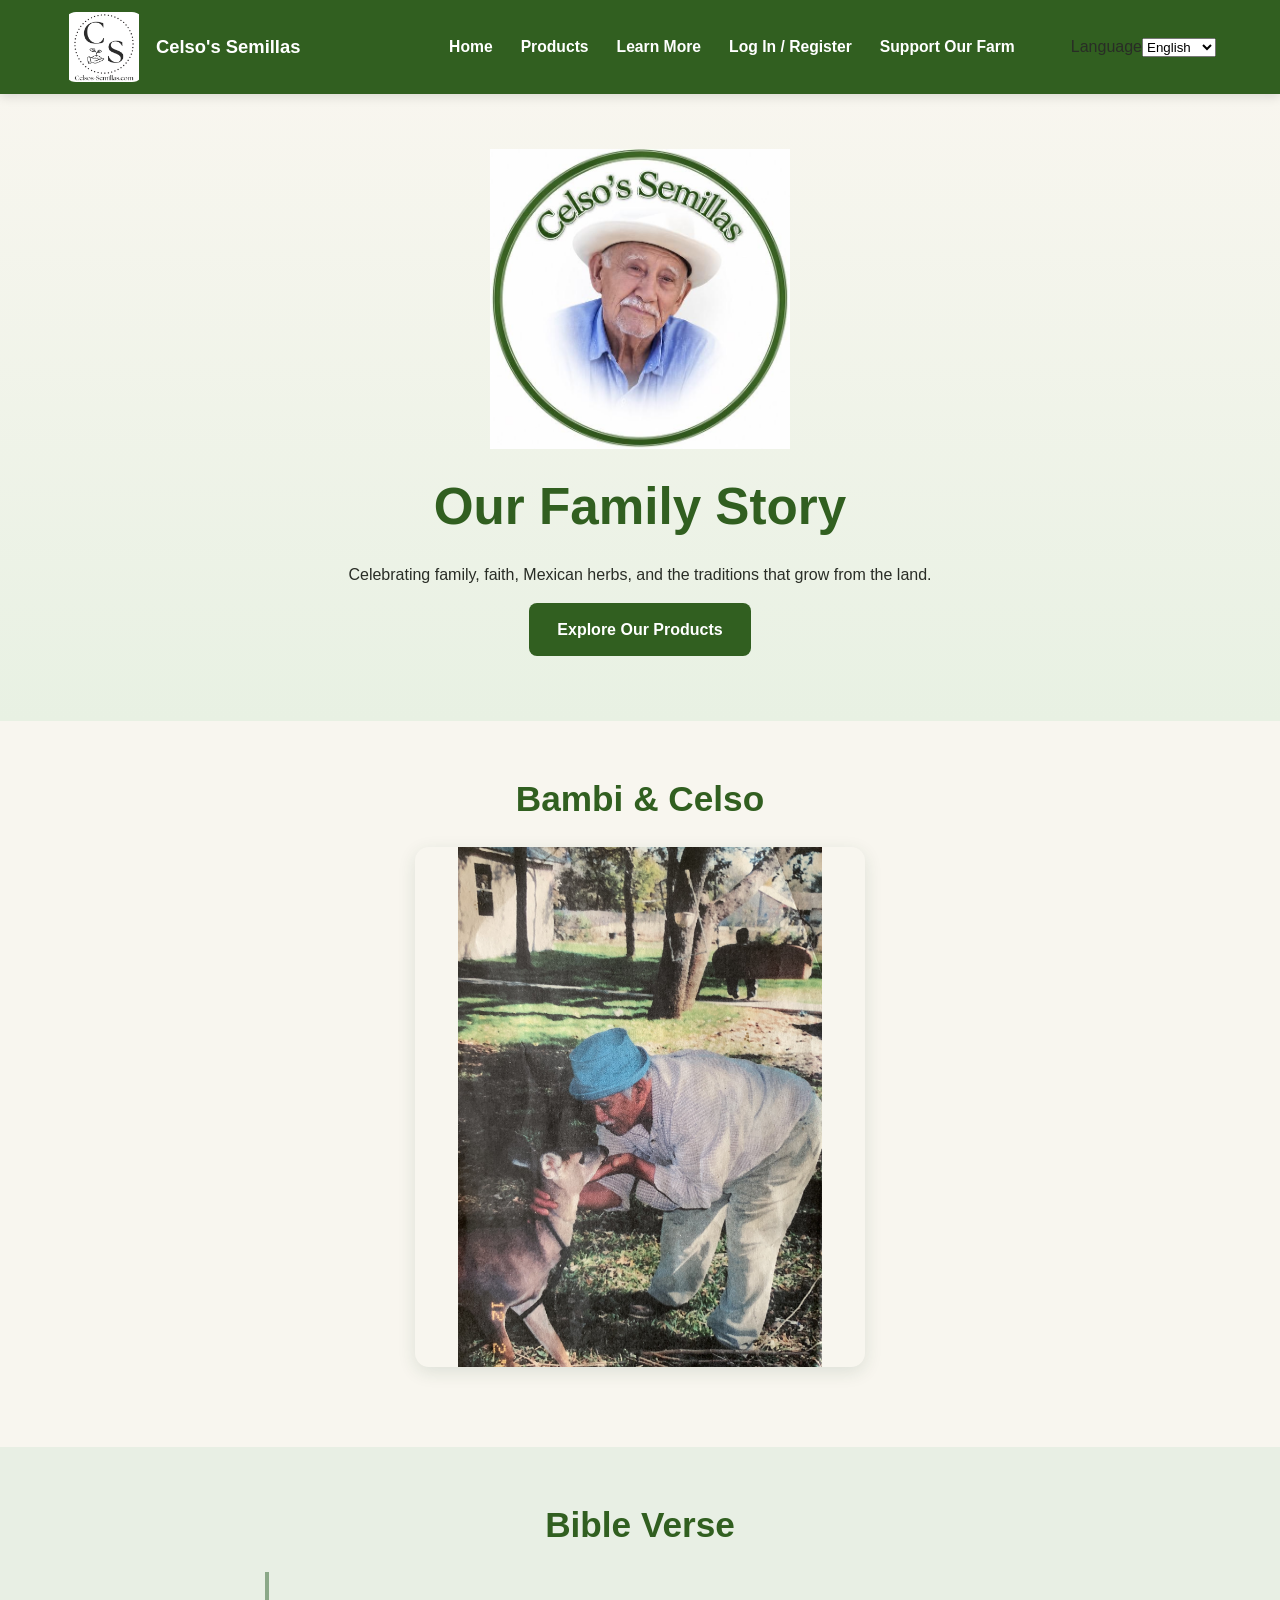
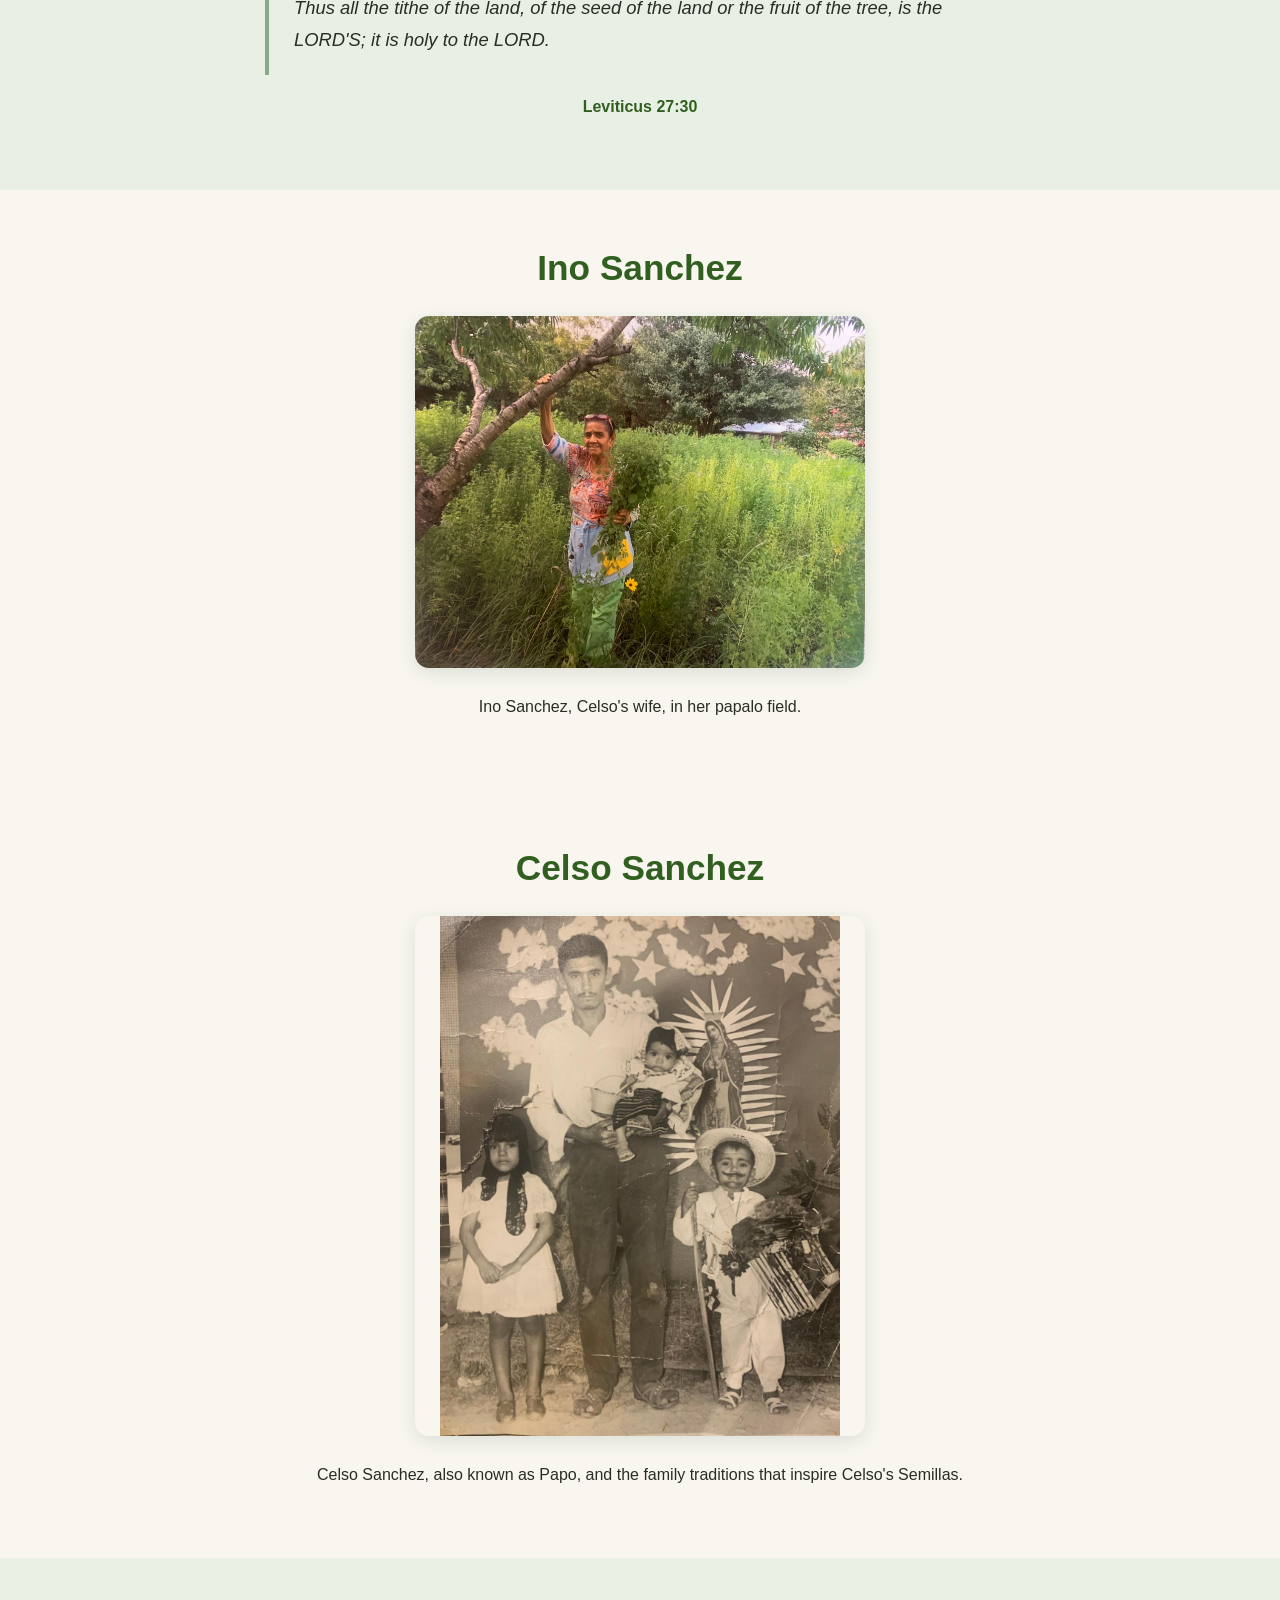
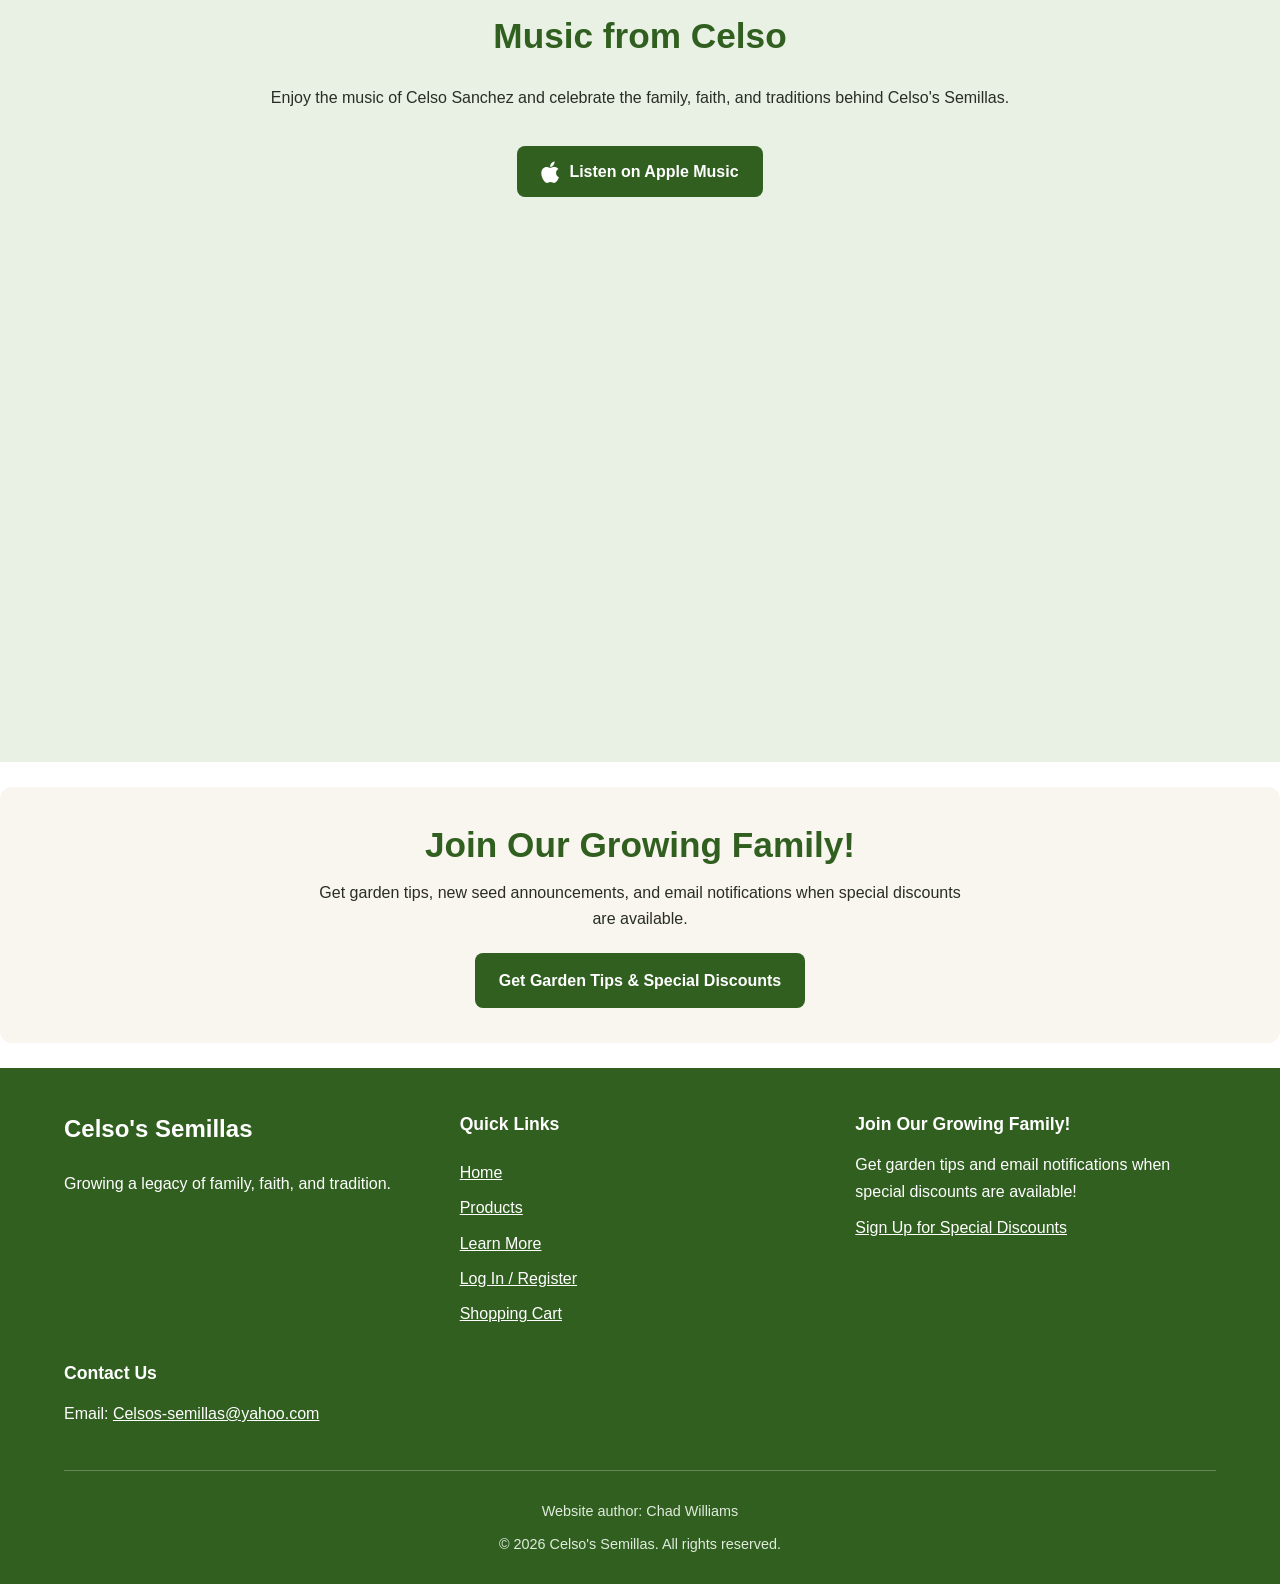
==== commit d09b1190: "Refactor index.html with new title and translations Updated the title and description meta tags, add" ====
--- a/index.html
+++ b/index.html
@@ -1,130 +1,138 @@
+
 <!DOCTYPE html>
 <html lang="en">
 <head>
     <meta charset="UTF-8">
     <meta name="viewport" content="width=device-width, initial-scale=1.0">
 
-    <title>Shop Seeds | Celso's Semillas</title>
+    <title>Celso's Semillas | Seeds, Herbs &amp; Family Tradition</title>
 
     <meta name="description"
-          content="Shop quality seeds at Celso's Semillas. Explore our seed collection and grow something wonderful.">
-
-    <!-- Font Awesome for the shopping cart icon -->
+          content="Celso's Semillas offers seeds, Mexican herbs, and a celebration of family, agriculture, and tradition.">
+
     <link rel="stylesheet"
           href="https://cdnjs.cloudflare.com/ajax/libs/font-awesome/6.5.2/css/all.min.css">
 
-    <link rel="icon" type="image/jpeg" href="images/main LOGO facicon logo.jpg">
+    <link rel="icon" type="image/jpeg" href="main LOGO facicon logo.jpg">
     <link rel="stylesheet" href="style.css">
-    <script src="https://www.paypalobjects.com/ncp/cart/cart.js" data-merchant-id="957AZ7LMPT8UA"></script>
+
+    <!-- PayPal cart -->
+    <script src="https://www.paypalobjects.com/ncp/cart/cart.js"
+            data-merchant-id="957AZ7LMPT8UA"></script>
 </head>
 
 <body>
 
-  <header class="header1">
-    <nav class="navbar" aria-label="Main navigation">
+<header class="header1">
+     <nav class="navbar" aria-label="Main navigation">
 
         <a href="index.html" class="brand">
             <img
                 class="small_logo"
                 src="A3B91089-1409-40DA-A901-B8CD8E49F6BF.jpg"
-                alt="Celso's Semillas home"
-            >
+                alt="Celso's Semillas home">
             <span>Celso's Semillas</span>
         </a>
 
         <ul class="nav-links">
-            <li><a href="index.html" aria-current="page">Home</a></li>
-            <li><a href="products.html">Products</a></li>
-            <li><a href="learnmore.html">Learn More</a></li>
-            <li><a href="login.html">Log In / Register</a></li>
-            <li><a href="support-farm.html">Support Our Farm</a></li>
+            <li><a href="index.html" aria-current="page" data-i18n="home">Home</a></li>
+<li><a href="products.html" data-i18n="products">Products</a></li>
+<li><a href="learnmore.html" data-i18n="learnMore">Learn More</a></li>
+<li><a href="login.html" data-i18n="login">Log In / Register</a></li>
+<li><a href="support-farm.html" data-i18n="supportFarm">Support Our Farm</a></li>
             <li>
-              <paypal-cart-button data-id="pp-view-cart"></paypal-cart-button>
-<script>
-  cartPaypal.Cart({ id: "pp-view-cart" })
-</script>
-                    
-                </a>
+                <paypal-cart-button data-id="pp-view-cart"></paypal-cart-button>
             </li>
         </ul>
 
+       
+
     </nav>
-
+</header>
+
+<script>
+    cartPaypal.Cart({ id: "pp-view-cart" });
+</script>
 
 <main>
 
+    <!-- HERO -->
     <section class="hero">
         <img
             class="pagelogo"
-            src="main logo-crop.png"
-            alt="Celso's Semillas main logo"
-        >
-
-        <h1>Our Family Story</h1>
-
-        <p class="hero-text">
-            Celebrating family, faith, Mexican herbs, and the traditions
-            that grow from the land.
-        </p>
-
-        <a href="products.html" class="button">Explore Our Products</a>
-    </section>
-
+            src="images/main LOGO.jpg"
+            alt="Celso's Semillas main logo">
+
+        <h1 data-i18n="homeStoryTitle">Our Family Story</h1>
+
+        <p data-i18n="heroDescription">
+            Celebrating family, faith, Mexican herbs, and the
+            traditions that grow from the land.
+        </p>
+
+       <a href="products.html" class="button" data-i18n="exploreProducts">Explore Our Products</a>
+    </section>
+
+    <!-- FAMILY STORY -->
     <section class="family-section">
-        <h2>Bambi &amp; Celso</h2>
+        <h2 data-i18n="familyStory">Bambi &amp; Celso</h2>
 
         <img
             class="content-image"
-            src="images/Papo & Bambi.jpg"
+            src="images/Papo &amp; Bambi.jpg"
             alt="Bambi and Celso"
-        >
-    </section>
-
+            loading="lazy">
+    </section>
+
+    <!-- BIBLE VERSE -->
     <section class="faith-section">
-        <h2>Bible Verse</h2>
-
-        <blockquote>
-            "Thus all the tithe of the land, of the seed of the land or
-            the fruit of the tree, is the LORD'S; it is holy to the LORD."
+        <h2 data-i18n="bibleVerse">Bible Verse</h2>
+
+        <blockquote data-i18n="verseText">
+            Thus all the tithe of the land, of the seed of the land or
+            the fruit of the tree, is the LORD'S; it is holy to the LORD.
         </blockquote>
 
-        <p class="verse-reference">Leviticus 27:30</p>
-    </section>
-
+        <p class="verse-reference" data-i18n="verseReference">
+            Leviticus 27:30
+        </p>
+    </section>
+
+    <!-- INO SANCHEZ -->
     <section class="family-section">
-        <h2>Ino Sanchez</h2>
+        <h2 data-i18n="inoHeading">Ino Sanchez</h2>
 
         <img
             class="content-image"
-            src="images/mamo & paplos.jpeg"
+            src="images/mamo &amp; paplos.jpeg"
             alt="Ino Sanchez and her papalo field"
-            loading="lazy"
-        >
-
-        <p>
+            loading="lazy">
+
+        <p data-i18n="inoDescription">
             Ino Sanchez, Celso's wife, and her papalo field.
         </p>
     </section>
 
+    <!-- CELSO SANCHEZ -->
     <section class="family-section">
-        <h2>Celso Sanchez</h2>
+        <h2 data-i18n="celsoHeading">Celso Sanchez</h2>
 
         <img
             class="content-image"
             src="images/old photo of celso.jpg"
             alt="An old photograph of Celso Sanchez, also known as Papo"
-            loading="lazy"
-        >
-
-        <p>
+            loading="lazy">
+
+        <p data-i18n="celsoDescription">
             Remembering Celso Sanchez, also known as Papo.
         </p>
     </section>
 
+    <!-- MUSIC -->
     <section class="music-section">
-        <h2>Music from Celso</h2>
-
-        <p>
+       <h2 data-i18n="musicFromCelso">Music from Celso</h2>
+
+        <p data-i18n="musicDescription">
             Visit Apple Music to listen to Celso's album and enjoy
             songs inspired by his life.
         </p>
@@ -134,10 +142,10 @@
             href="https://music.apple.com/us/artist/celso-sanchez/1757904394"
             target="_blank"
             rel="noopener noreferrer"
-            aria-label="Listen to Celso Sanchez on Apple Music"
-        >
+            aria-label="Listen to Celso Sanchez on Apple Music">
+
             <i class="fa-brands fa-apple" aria-hidden="true"></i>
-            Listen on Apple Music
+            <span data-i18n="listenApple">Listen on Apple Music</span>
         </a>
 
         <div class="video-container">
@@ -147,80 +155,86 @@
                 loading="lazy"
                 allow="accelerometer; autoplay; clipboard-write; encrypted-media; gyroscope; picture-in-picture; web-share"
                 referrerpolicy="strict-origin-when-cross-origin"
-                allowfullscreen
-            ></iframe>
-        </div>
-    </section>
-
-<section class="newsletter-signup">
-    <h2>🌱 Join Our Growing Family!</h2>
-    <p>
-        Sign up for garden tips, new seed announcements,
-        and notifications when special discounts are available
-        on our website.
-    </p>
-    <a
-        href="https://eepurl.com/UuUeJ56894"
-        class="newsletter-button"
-        target="_blank"
-        rel="noopener noreferrer">
-        Get Garden Tips & Special Discounts
-    </a>
-</section>
-
+                allowfullscreen>
+            </iframe>
+        </div>
+    </section>
+
+    <!-- NEWSLETTER -->
+    <section class="newsletter-signup">
+        <h2 data-i18n="newsletterHeading">🌱 Join Our Growing Family!</h2>
+
+        <p data-i18n="newsletterDescription">
+            Sign up for garden tips, new seed announcements,
+            and notifications when special discounts are available
+            on our website.
+        </p>
+
+        <a
+            href="https://eepurl.com/UuUeJ56894"
+            class="newsletter-button"
+            target="_blank"
+            rel="noopener noreferrer"
+            data-i18n="gardenTipsButton">
+            Get Garden Tips &amp; Special Discounts
+        </a>
+    </section>
 
 </main>
 
-
+<!-- FOOTER -->
 <footer class="footer">
     <div class="footer-content">
 
         <div class="footer-about">
             <h2>Celso's Semillas</h2>
+            <p data-i18n="footerTagline">Growing a legacy of family, faith, and tradition.</p>
+        </div>
+
+        <div class="footer-links">
+            <h3 data-i18n="quickLinks">Quick Links</h3>
+            <a href="index.html" data-i18n="home">Home</a>
+            <a href="products.html" data-i18n="products">Products</a>
+            <a href="learnmore.html" data-i18n="learnMore">Learn More</a>
+            <a href="login.html" data-i18n="login">Log In / Register</a>
+            <a href="shoppingcart.html" data-i18n="shoppingCart">Shopping Cart</a>
+        </div>
+
+        <div class="footer-newsletter">
+            <h3 data-i18n="newsletterHeading">🌱 Join Our Growing Family</h3>
+
+            <p data-i18n="footerNewsletterDescription">
+                Get garden tips and email notifications when special discounts are available!
+            </p>
+
+            <a
+                href="https://eepurl.com/UuUeJ56894"
+                target="_blank"
+                rel="noopener noreferrer"
+                data-i18n="footerNewsletterButton">
+                Sign Up for Special Discounts
+            </a>
+        </div>
+
+        <div class="footer-contact">
+            <h3 data-i18n="contactUs">Contact Us</h3>
             <p>
-                Growing a legacy of family, faith, and tradition.
-            </p>
-        </div>
-
-        <div class="footer-links">
-            <h3>Quick Links</h3>
-            <a href="index.html">Home</a>
-            <a href="products.html">Products</a>
-            <a href="learnmore.html">Learn More</a>
-            <a href="login.html">Log In / Register</a>
-            <a href="shoppingcart.html">Shopping Cart</a>
-        </div>
-        
-<div class="footer-newsletter">
-    <h3>🌱 Join Our Growing Family</h3>
-    <p>Get garden tips and email notifications
-       when special discounts are available!</p>
-    <a href="https://eepurl.com/UuUeJ56894"
-       target="_blank"
-       rel="noopener noreferrer">
-        Sign Up for Special Discounts
+    <span data-i18n="emailLabel">Email:</span>
+    <a href="mailto:Celsos-semillas@yahoo.com">
+        Celsos-semillas@yahoo.com
     </a>
-</div>
-
-
-        <div class="footer-contact">
-            <h3>Contact Us</h3>
-            <p>
-                Email:
-                <a href="mailto:Celsos-semillas@yahoo.com">
-                    Celsos-semillas@yahoo.com
-                </a>
-            </p>
+</p>
         </div>
 
     </div>
 
     <div class="footer-bottom">
-        <p>Website author: Chad Williams</p>
-        <p>&copy; 2026 Celso's Semillas. All rights reserved.</p>
+        <p data-i18n="websiteAuthor">Website author: Chad Williams</p>
+       <p data-i18n="copyright">&copy; 2026 Celso's Semillas. All rights reserved.</p>
     </div>
 </footer>
 
+<!-- Preserve the existing cart-count behavior -->
 <script>
 (function () {
     const cartKey = "celsosSemillasCart";
@@ -246,5 +260,7 @@
 })();
 </script>
 
+<!-- Load translations after the page content -->
+<script src="translations.js"></script>
 </body>
 </html>
--- a/style.css
+++ b/style.css
@@ -1194,3 +1194,48 @@
     box-sizing: border-box;
     text-align: center;
 }
+
+
+.paypal-qr-code {
+  display: block;
+  width: 220px;
+  max-width: 100%;
+  height: auto;
+  margin: 20px auto;
+}
+.bitcoin-qr-container {
+  text-align: center;
+  width: 100%;
+  margin: 25px auto;
+}
+
+.bitcoin-qr-container .bitcoin-qr-code {
+  display: block;
+  width: 300px;
+  max-width: 100%;
+  height: auto;
+  margin: 20px auto;
+}
+
+.bitcoin-qr-caption {
+  font-size: 1.3rem;
+  font-weight: 800;
+  letter-spacing: 2px;
+  color: var(--forest-green, #315F20);
+  margin: 15px 0;
+  text-align: center;
+}
+
+.bitcoin-qr-container p {
+  line-height: 1.7;
+}
+
+@media (max-width: 480px) {
+  .bitcoin-qr-container .bitcoin-qr-code {
+    width: 260px;
+  }
+
+  .bitcoin-qr-caption {
+    font-size: 1.15rem;
+  }
+}
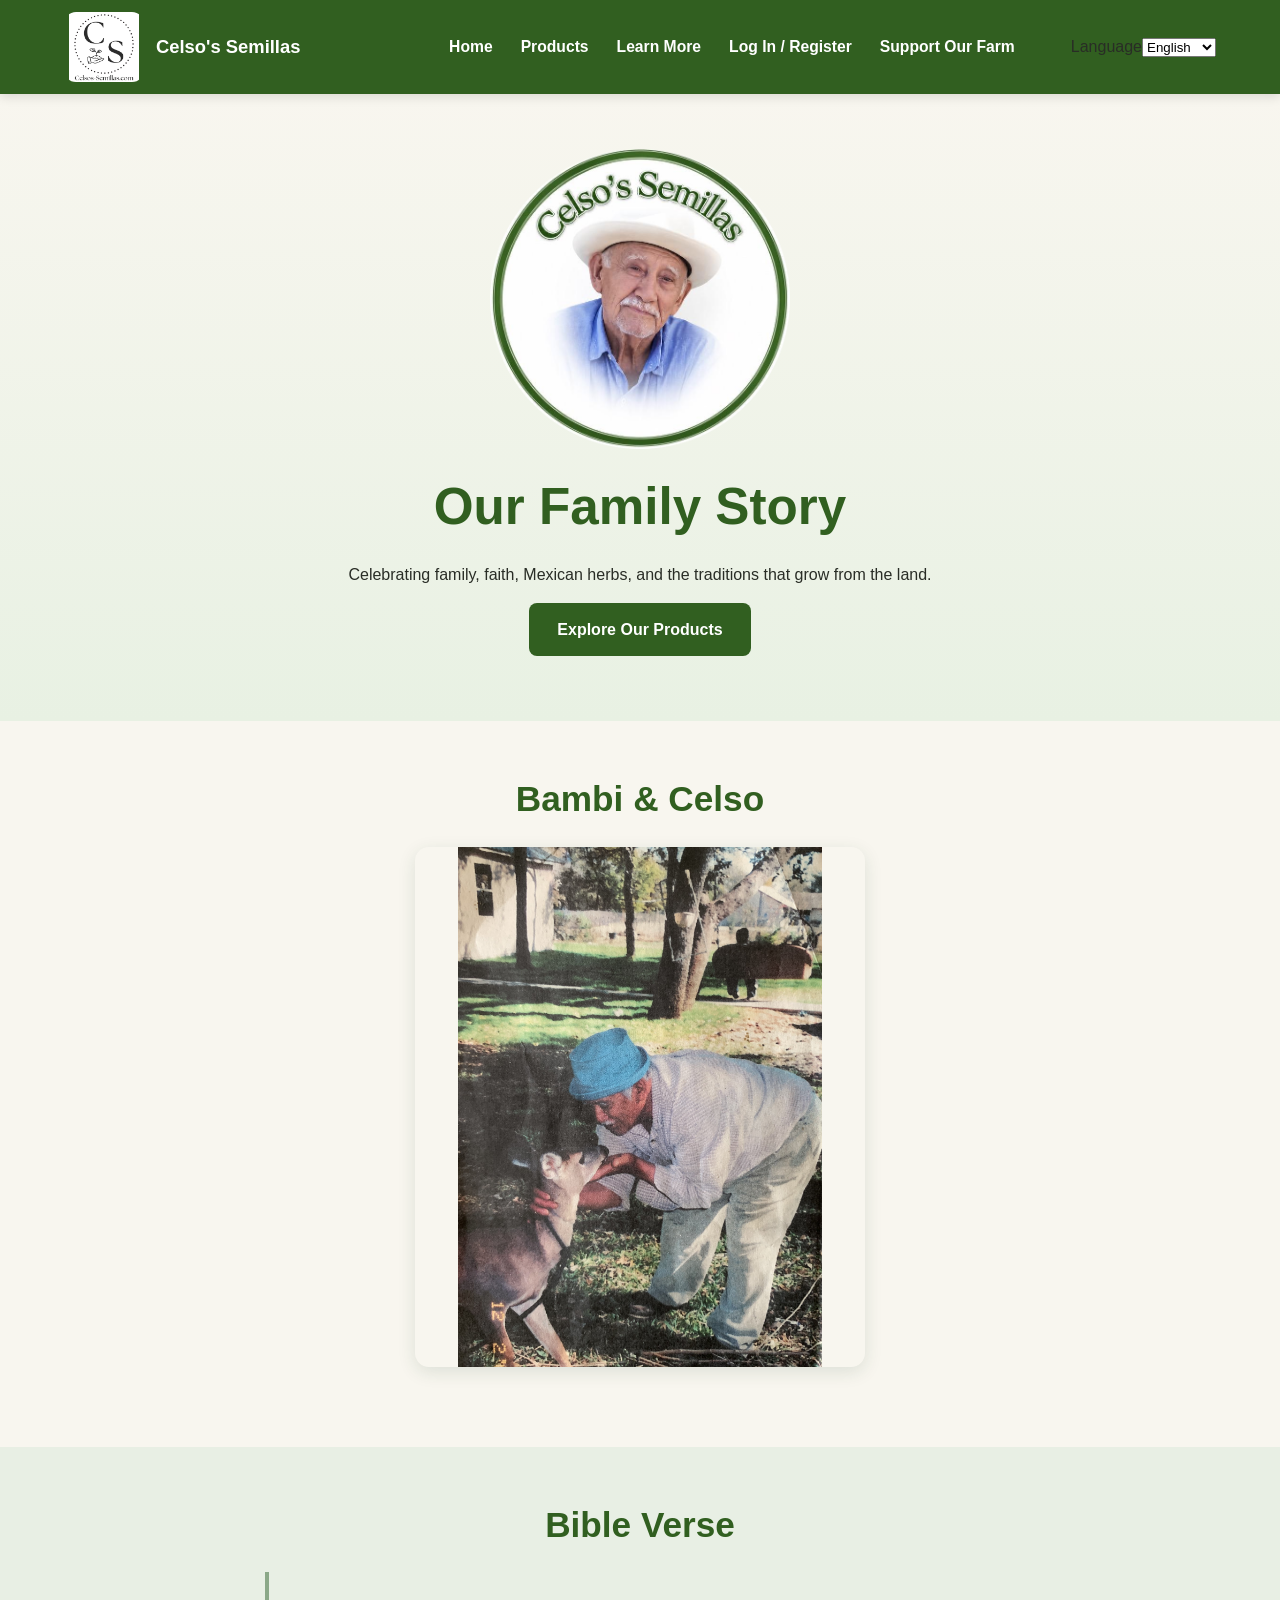
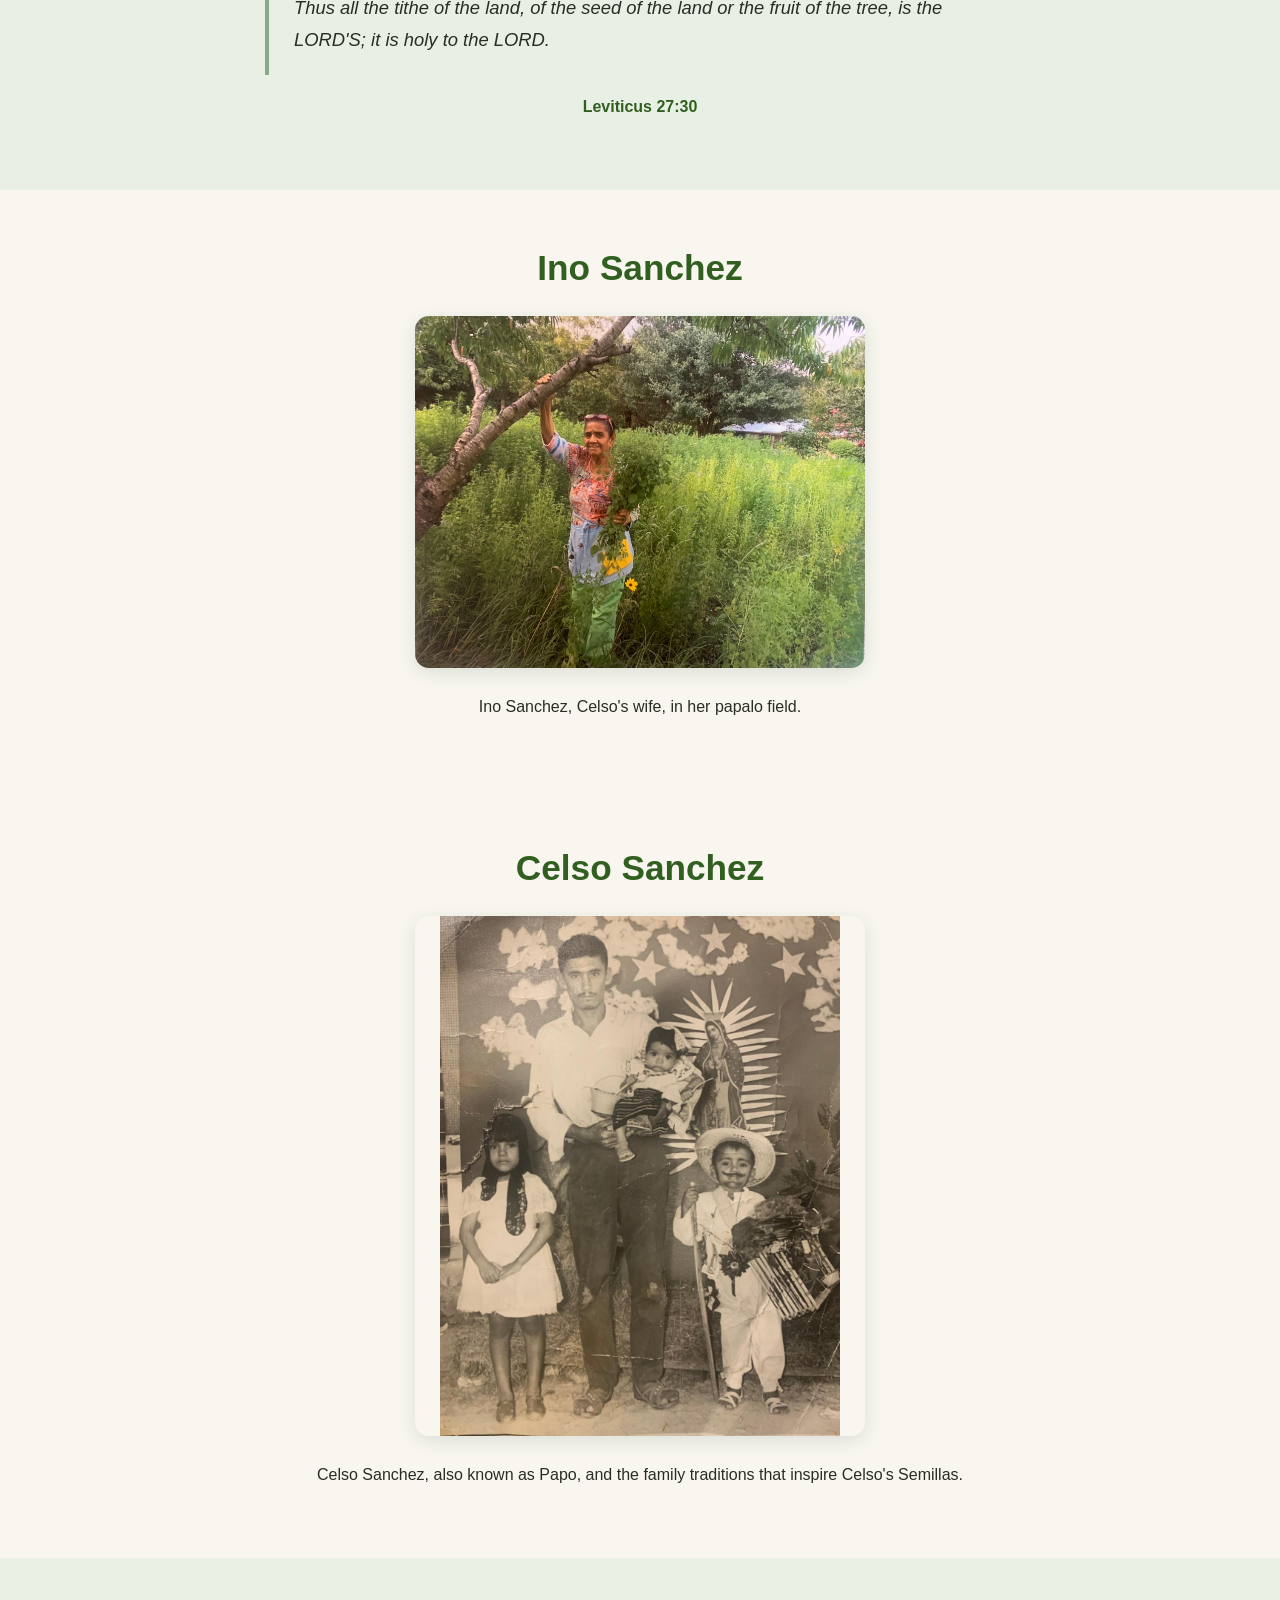
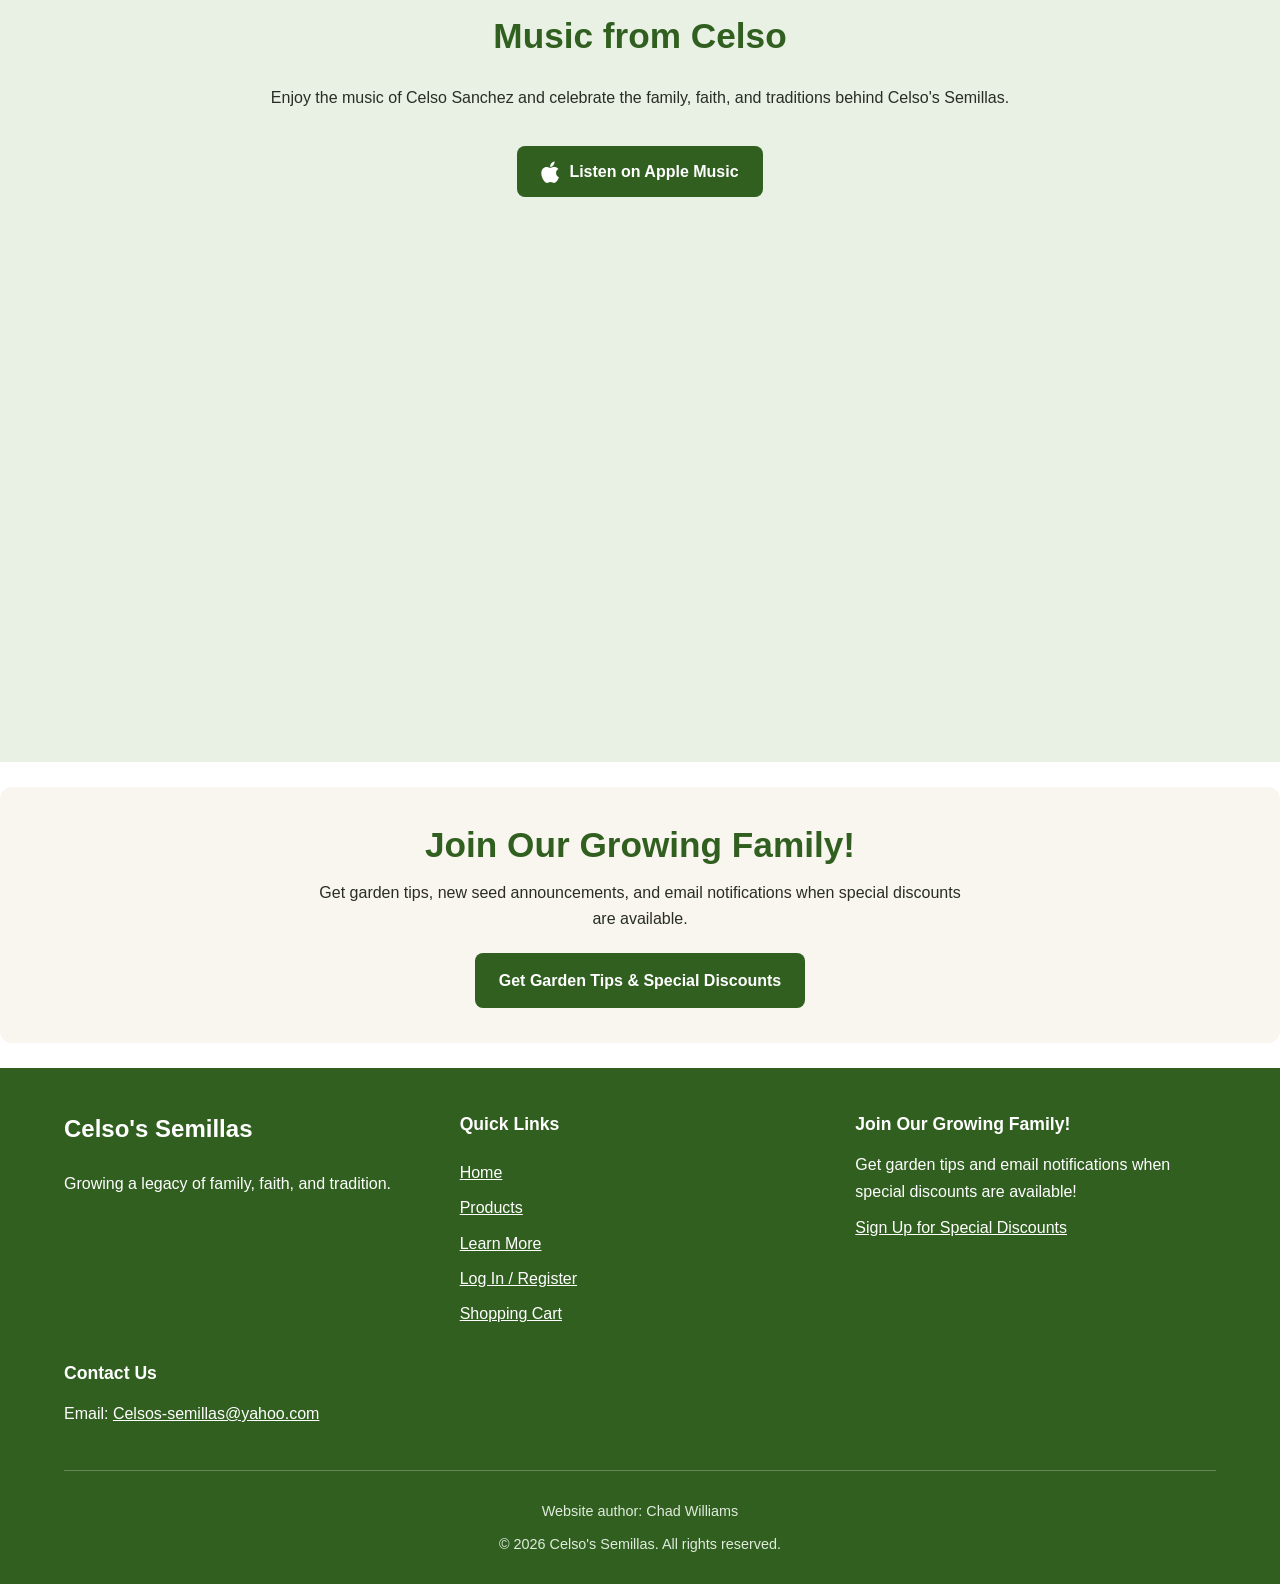
==== commit 082ee83c: "Modify index.html with new logo and structure Updated the main logo image and adjusted the HTML stru" ====
--- a/index.html
+++ b/index.html
@@ -13,7 +13,7 @@
     <link rel="stylesheet"
           href="https://cdnjs.cloudflare.com/ajax/libs/font-awesome/6.5.2/css/all.min.css">
 
-    <link rel="icon" type="image/jpeg" href="main LOGO facicon logo.jpg">
+    <link rel="icon" type="image/jpeg" href="images/main LOGO facicon logo.jpg">
     <link rel="stylesheet" href="style.css">
 
     <!-- PayPal cart -->
@@ -60,7 +60,7 @@
     <section class="hero">
         <img
             class="pagelogo"
-            src="images/main LOGO.jpg"
+            src="main logo-crop.png"
             alt="Celso's Semillas main logo">
 
         <h1 data-i18n="homeStoryTitle">Our Family Story</h1>
